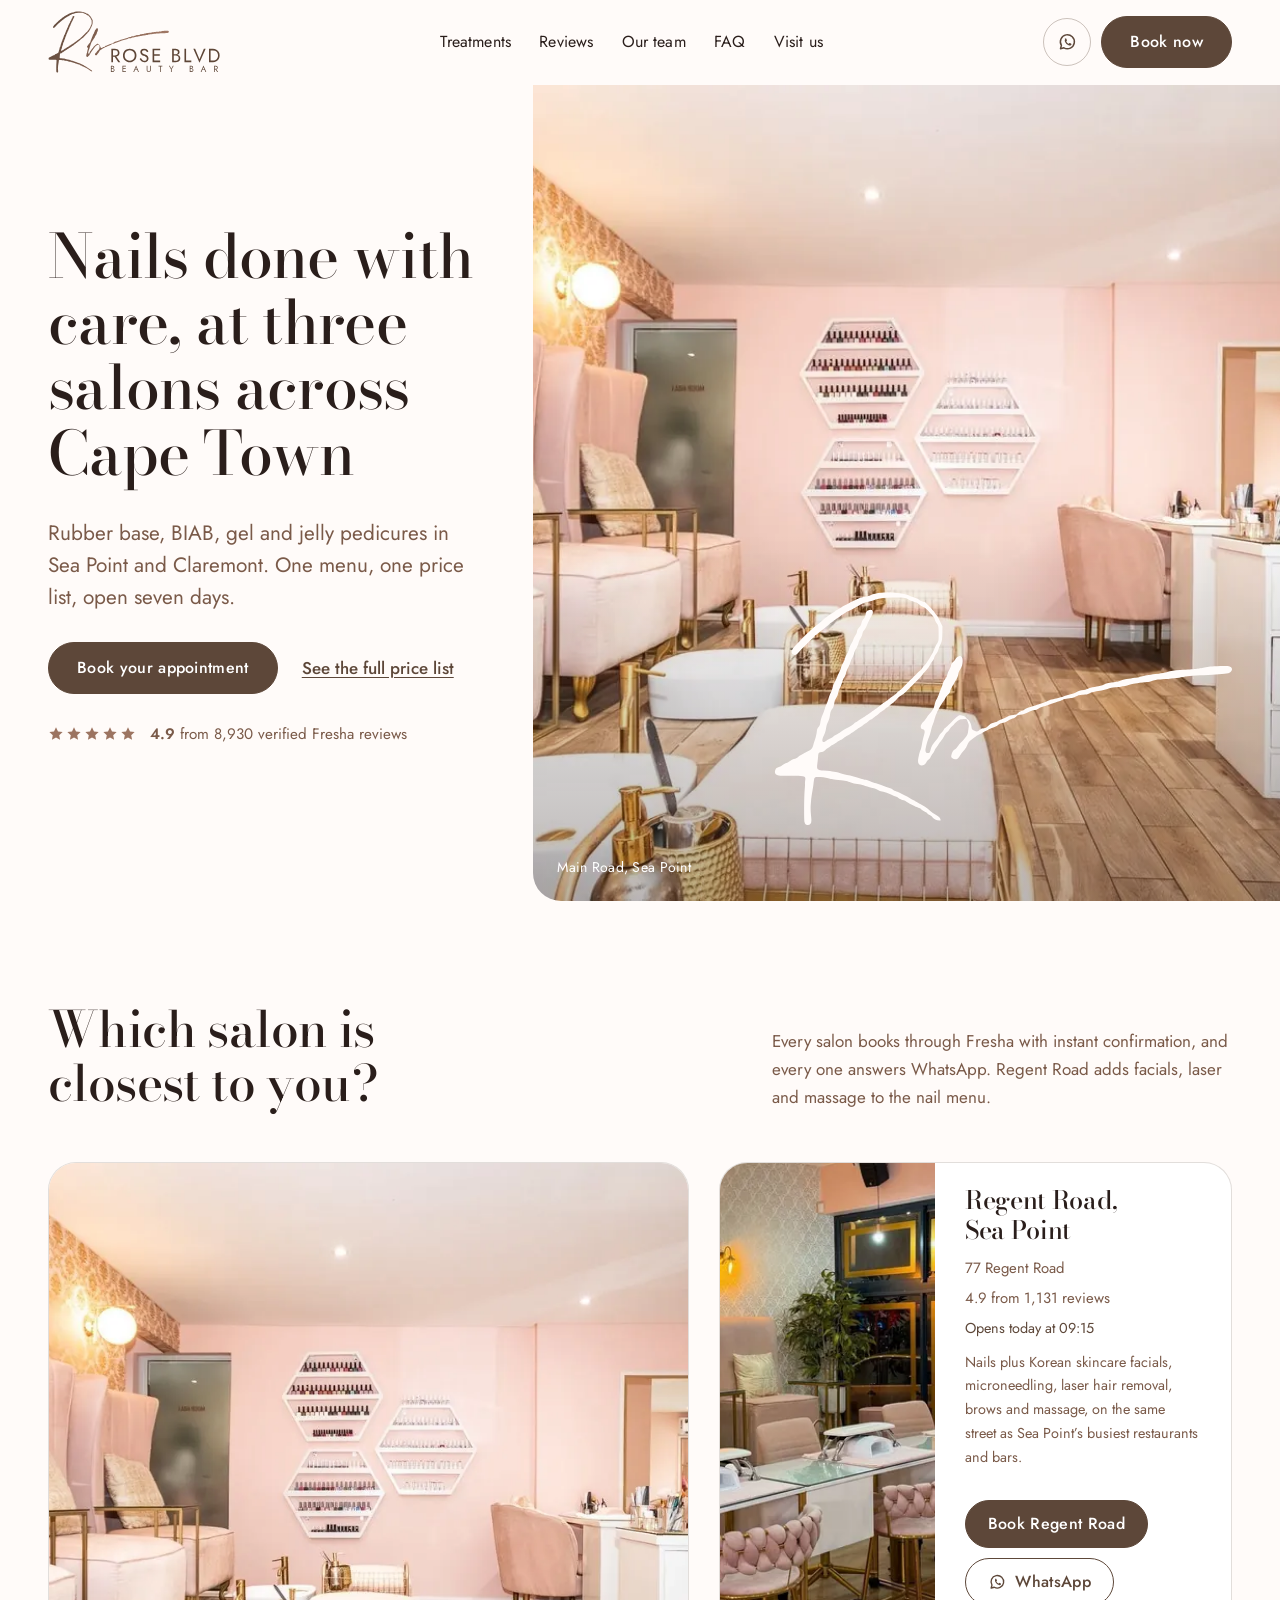
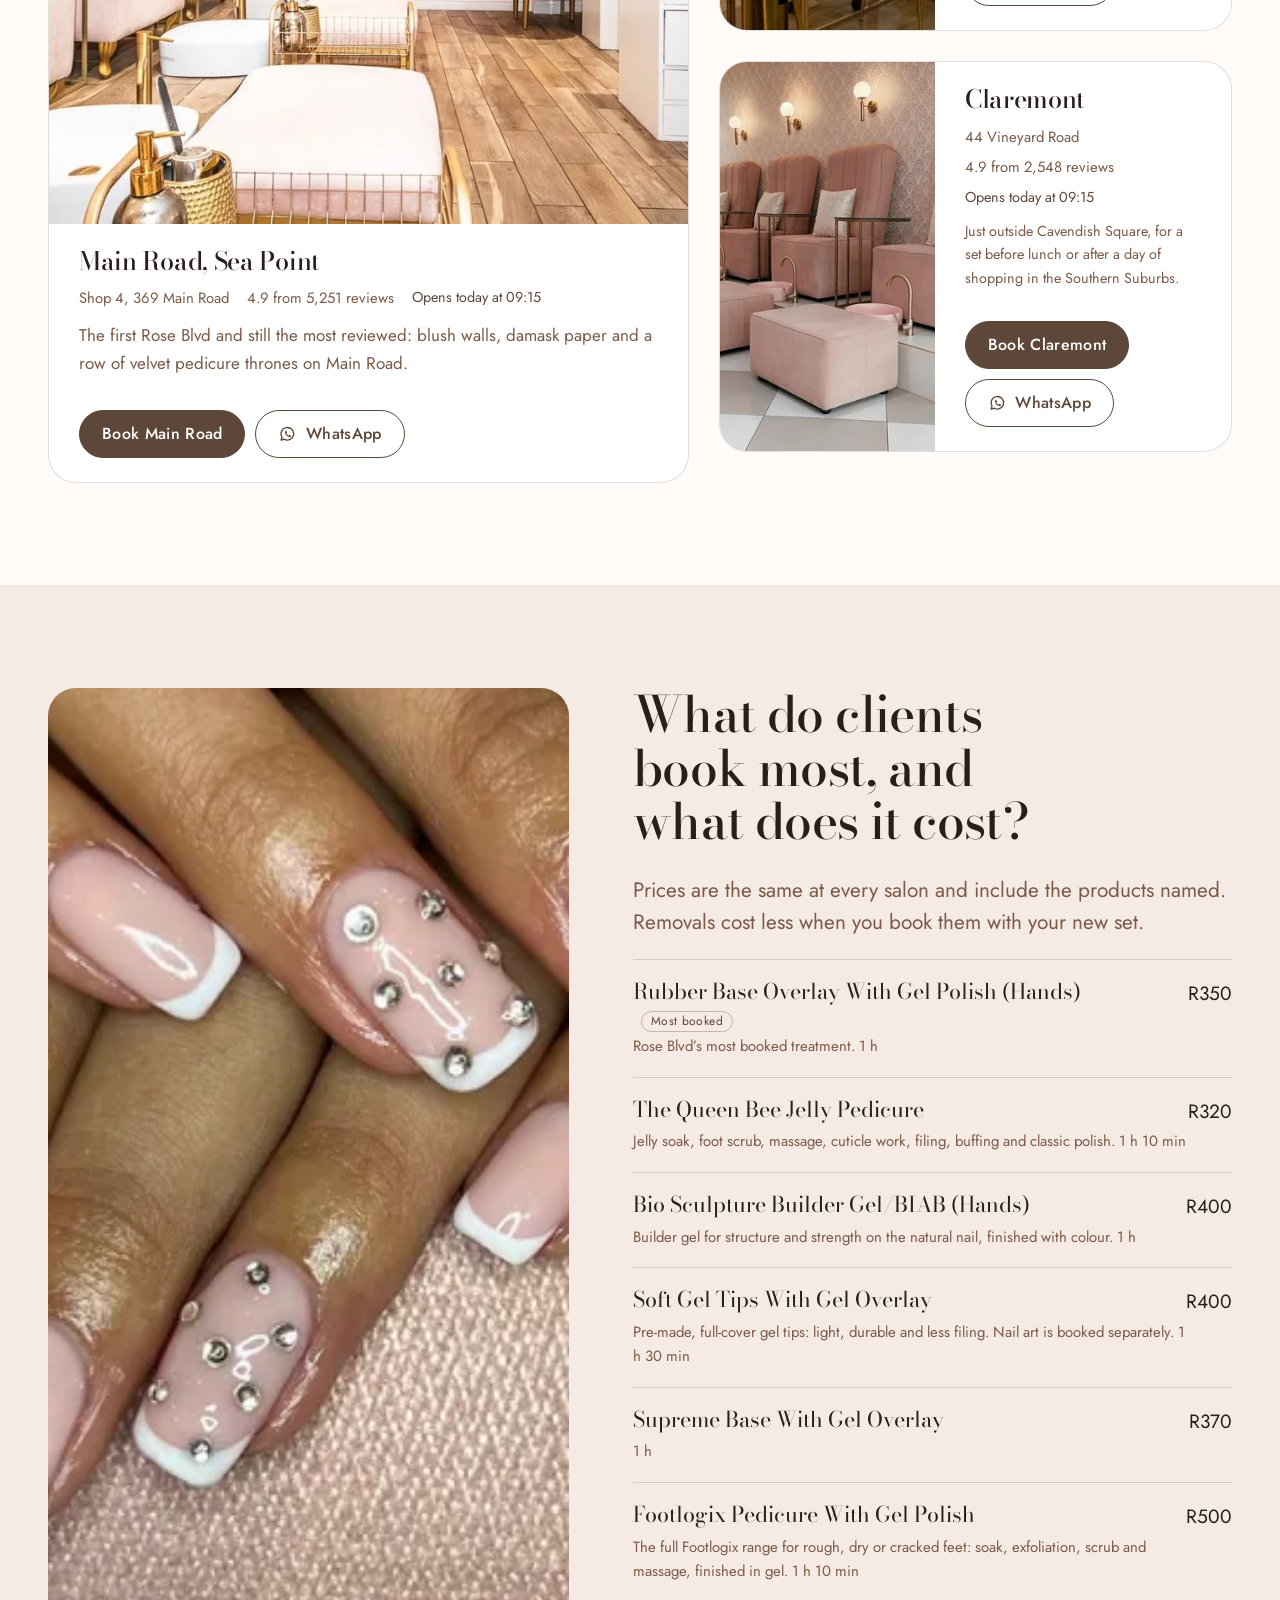
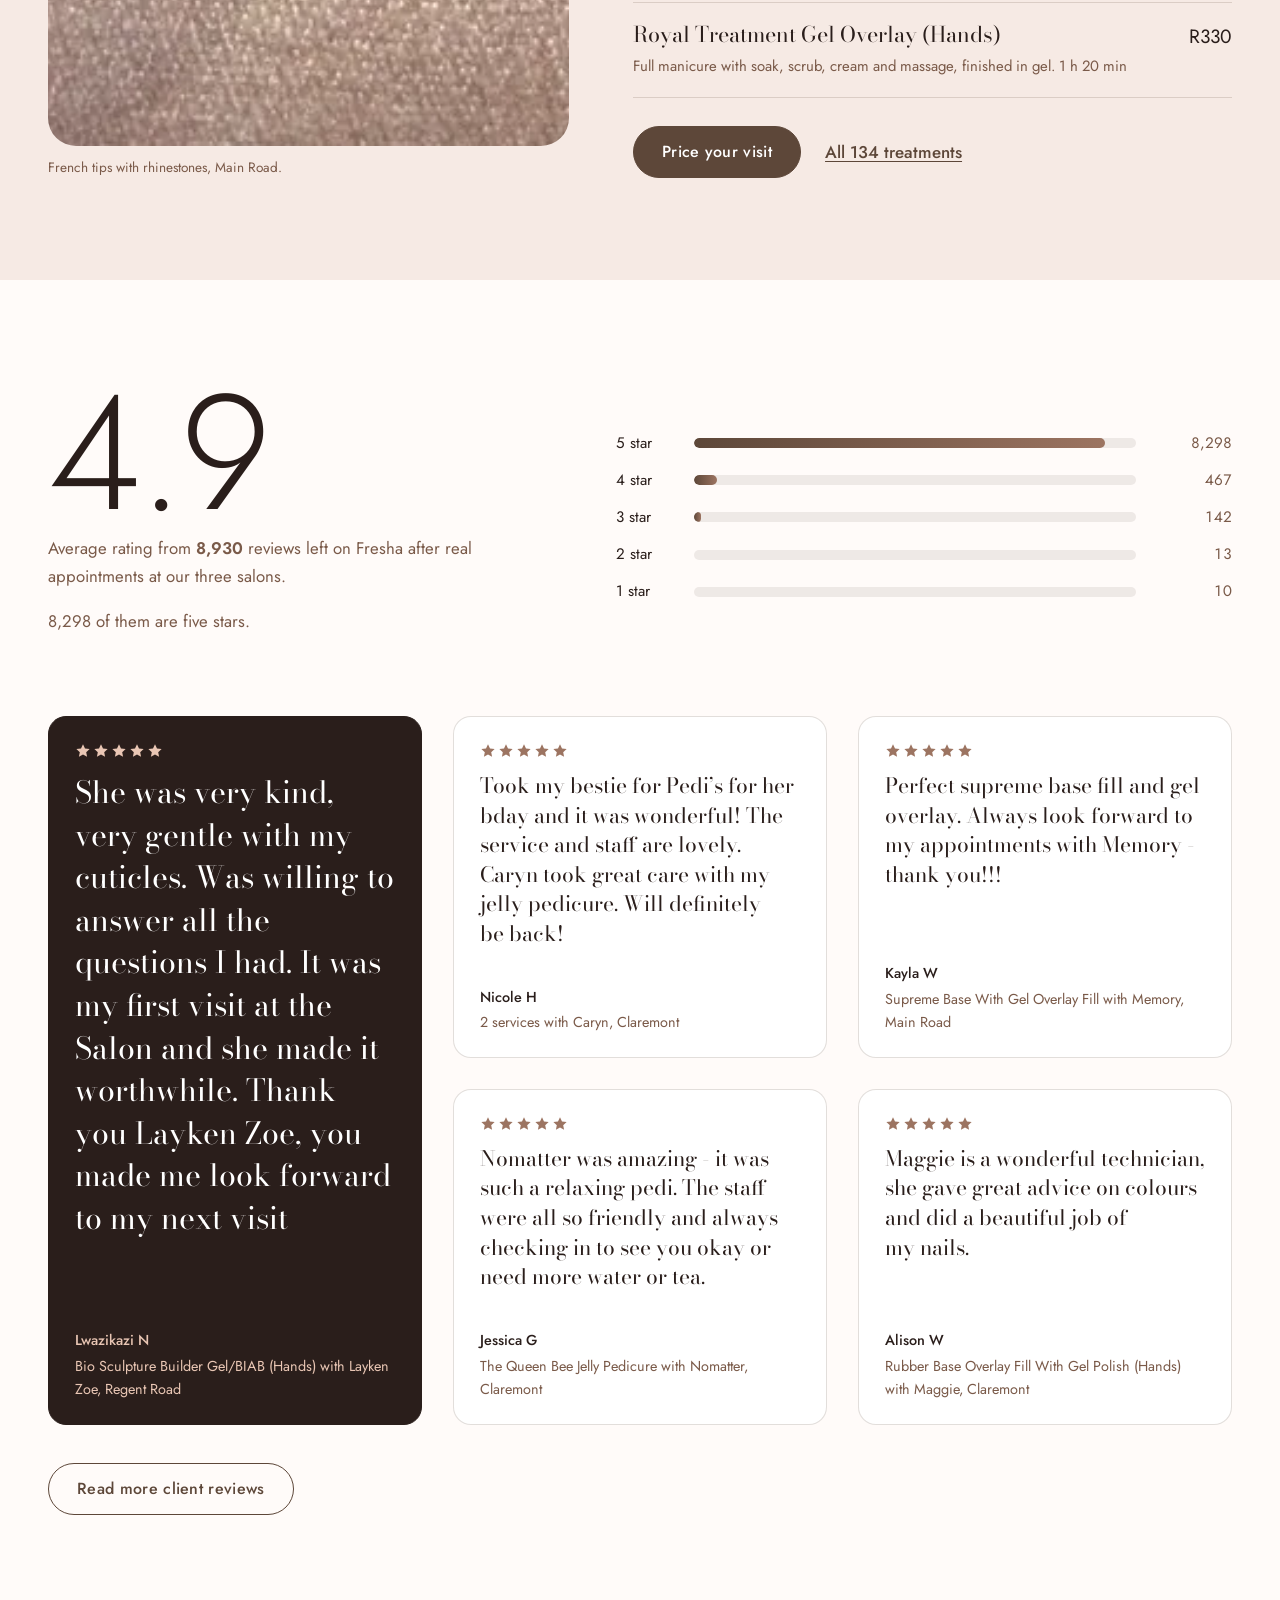
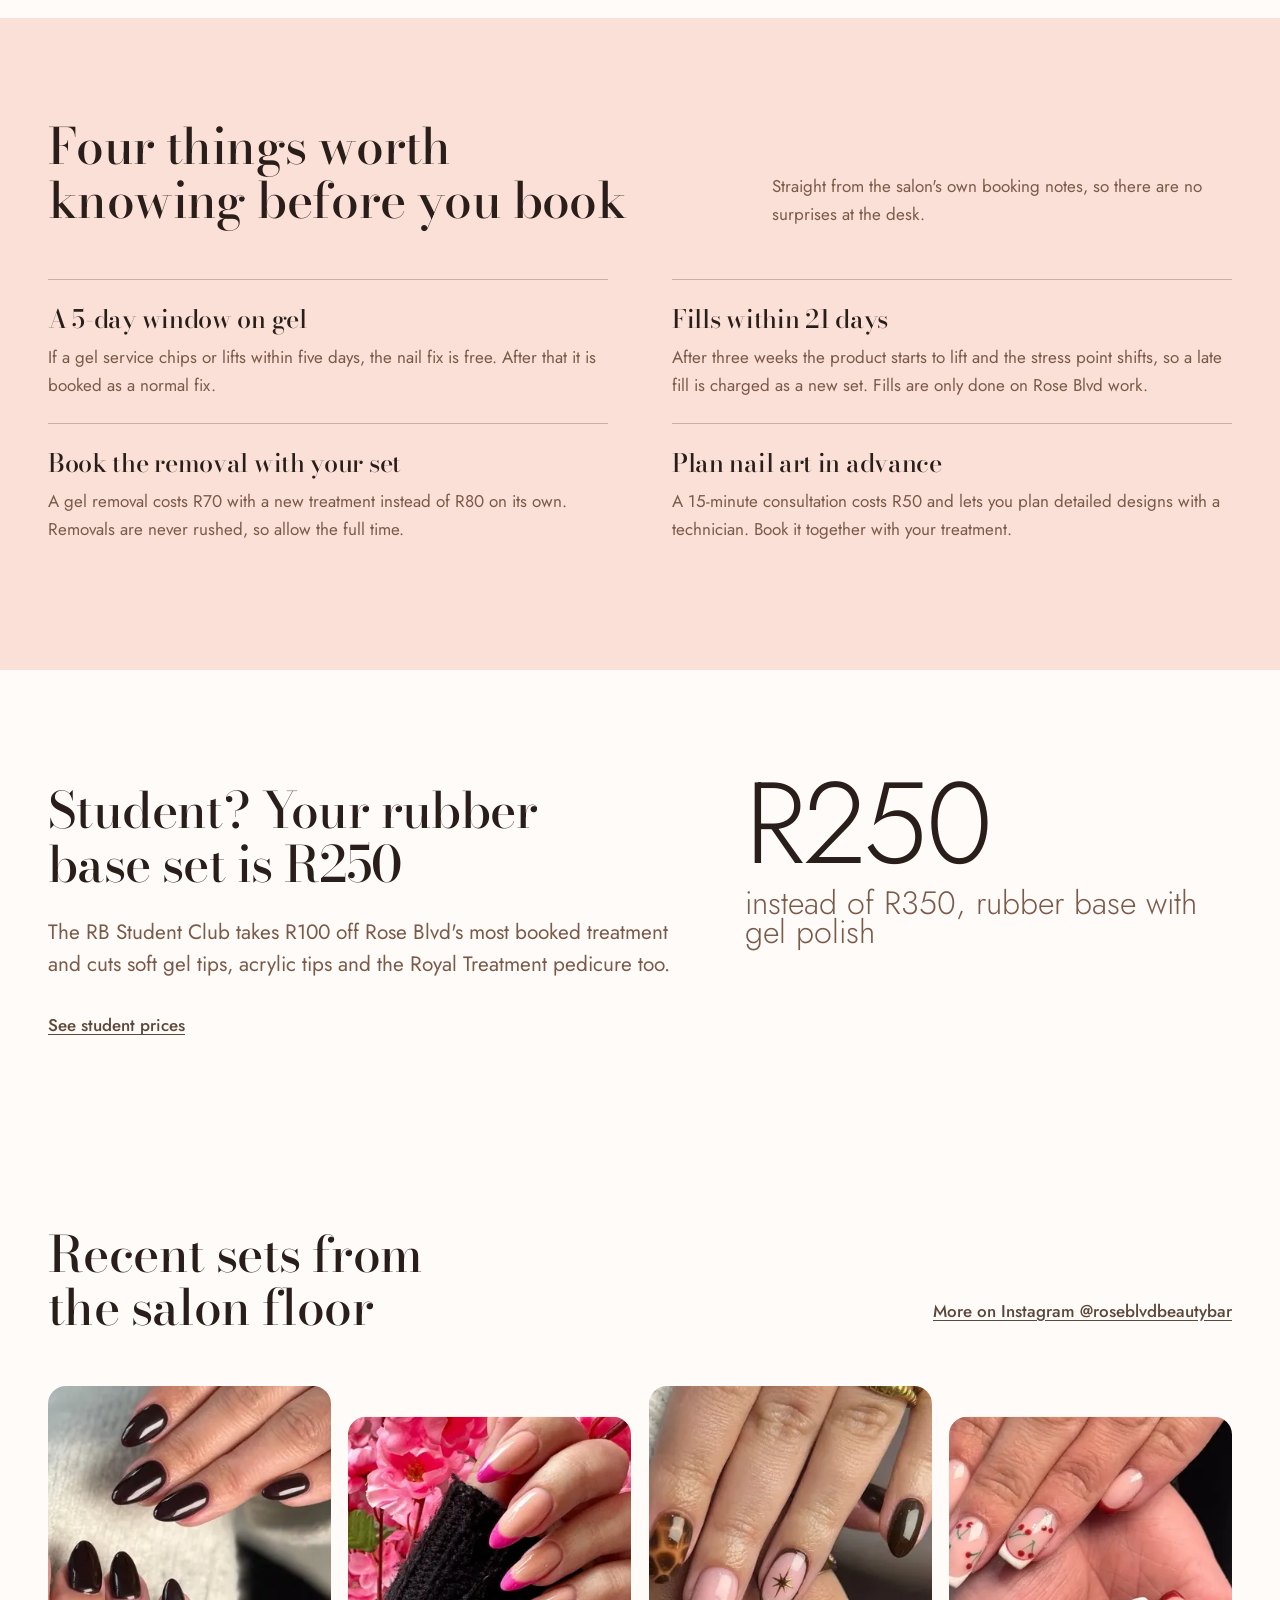
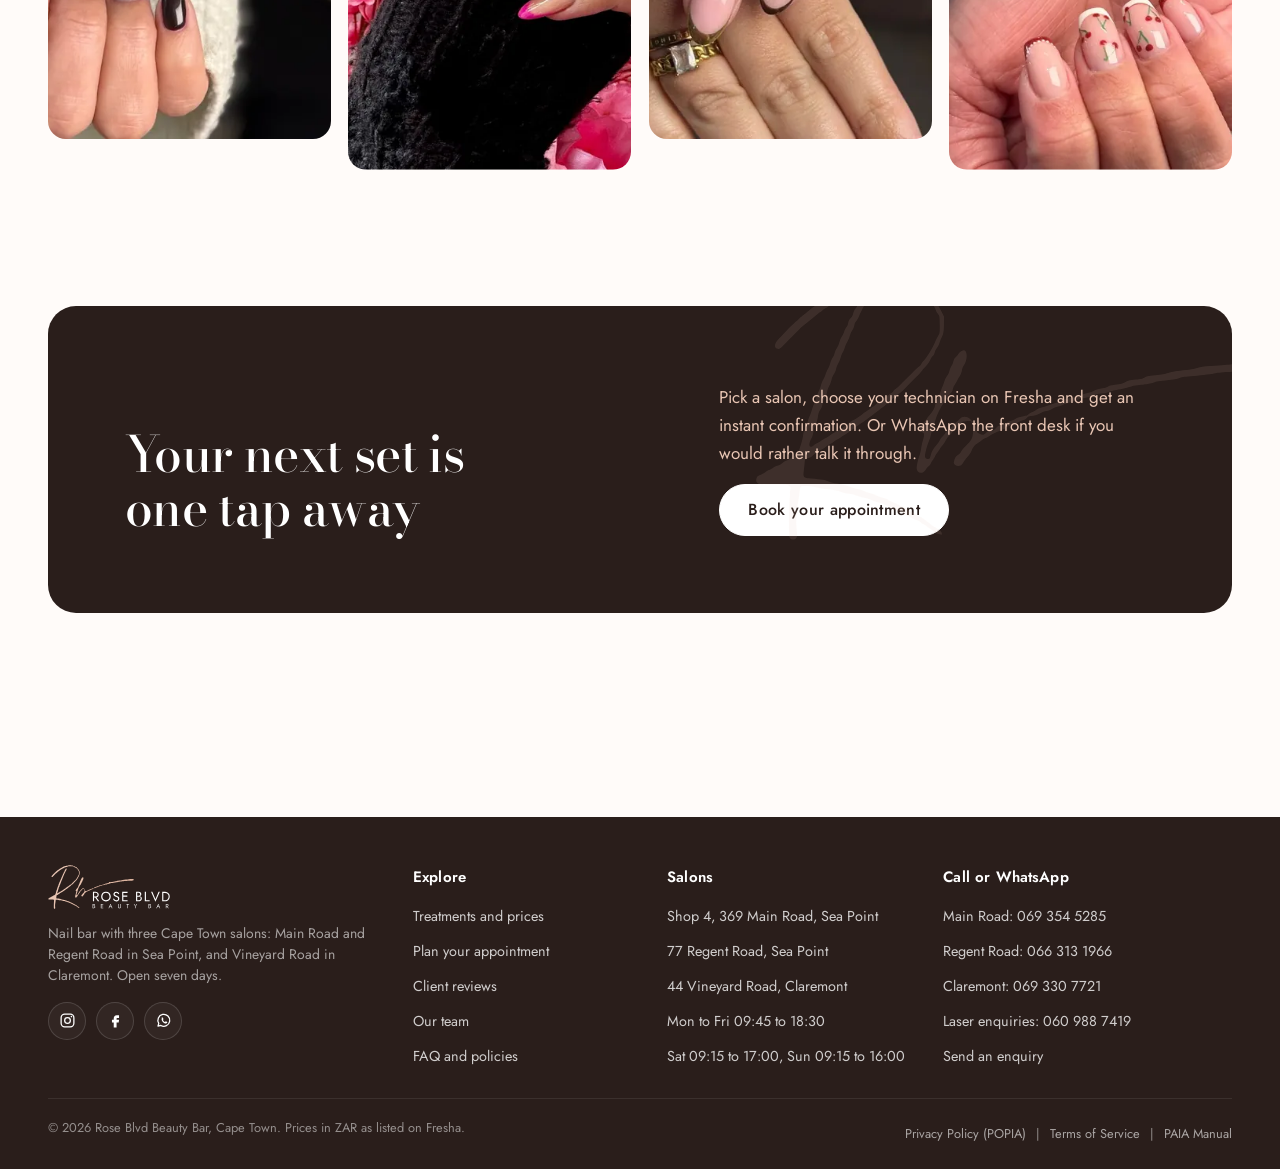
==== index.html @ 90b07cbc "Initial commit: Rose Blvd Beauty Bar production demo website" ====
<!doctype html>
<html lang="en-ZA">
<head>
<meta charset="utf-8">
<meta name="viewport" content="width=device-width, initial-scale=1, viewport-fit=cover">
<title>Rose Blvd Beauty Bar | Nail salon in Sea Point and Claremont, Cape Town</title>
<meta name="description" content="Gel, rubber base, BIAB and jelly pedicures at three Rose Blvd salons in Sea Point and Claremont. Rated 4.9 from 8,930 Fresha reviews. Open seven days.">
<meta name="theme-color" content="#FFFBF9">
<meta property="og:type" content="website">
<meta property="og:title" content="Rose Blvd Beauty Bar | Nail salon in Sea Point and Claremont, Cape Town">
<meta property="og:description" content="Gel, rubber base, BIAB and jelly pedicures at three Rose Blvd salons in Sea Point and Claremont. Rated 4.9 from 8,930 Fresha reviews. Open seven days.">
<meta property="og:image" content="assets/images/sea-point-pedicure-thrones.webp">
<meta property="og:locale" content="en_ZA">
<link rel="icon" type="image/png" href="assets/logos/favicon.png">
<link rel="icon" type="image/svg+xml" href="assets/logos/favicon.svg">
<link rel="apple-touch-icon" href="assets/logos/apple-touch-icon.png">
<link rel="manifest" href="site.webmanifest">
<link rel="preload" href="assets/fonts/bodoni-moda-latin.woff2" as="font" type="font/woff2" crossorigin>
<link rel="preload" href="assets/fonts/jost-latin.woff2" as="font" type="font/woff2" crossorigin>
<link rel="preload" as="image" href="assets/images/sea-point-pedicure-thrones.webp" fetchpriority="high">
<link rel="stylesheet" href="assets/css/site.css">
<script>document.documentElement.classList.add('js')</script>
<script type="application/ld+json">{"@context":"https://schema.org","@graph":[{"@type":"Organization","@id":"#organization","name":"Rose Blvd Beauty Bar","logo":"assets/logos/logo_header.png","sameAs":["https://www.instagram.com/roseblvdbeautybar/","https://www.facebook.com/p/Rose-Blvd-Beauty-Bar-100083415697375/","https://www.fresha.com/a/rose-blvd-beauty-bar-sea-point-cape-town-369-main-road-ybjlh2te","https://www.fresha.com/a/rose-blvd-beauty-bar-regent-road-cape-town-77-regent-road-aghb8du2","https://www.fresha.com/a/rose-blvd-beauty-bar-claremont-cape-town-44-vineyard-road-xi2avbh4"],"aggregateRating":{"@type":"AggregateRating","ratingValue":4.9,"bestRating":5,"ratingCount":8930}},{"@type":["NailSalon","HealthAndBeautyBusiness"],"@id":"#main","name":"Rose Blvd Beauty Bar Main Road","parentOrganization":{"@id":"#organization"},"telephone":"+27693545285","priceRange":"R20 to R1,350","currenciesAccepted":"ZAR","paymentAccepted":"Cash, Credit Card, Debit Card","image":"assets/images/sea-point-pedicure-thrones.webp","address":{"@type":"PostalAddress","streetAddress":"Shop 4, 369 Main Road","addressLocality":"Sea Point, Cape Town","addressRegion":"Western Cape","postalCode":"8060","addressCountry":"ZA"},"geo":{"@type":"GeoCoordinates","latitude":-33.917145,"longitude":18.38887},"hasMap":"https://maps.google.com/?q=Rose%20Blvd%20Beauty%20Bar%2C%20369%20Main%20Road%2C%20Sea%20Point%2C%20Cape%20Town","openingHoursSpecification":[{"@type":"OpeningHoursSpecification","dayOfWeek":["Monday","Tuesday","Wednesday","Thursday","Friday"],"opens":"09:45","closes":"18:30"},{"@type":"OpeningHoursSpecification","dayOfWeek":"Saturday","opens":"09:15","closes":"17:00"},{"@type":"OpeningHoursSpecification","dayOfWeek":"Sunday","opens":"09:15","closes":"16:00"}],"aggregateRating":{"@type":"AggregateRating","ratingValue":4.9,"bestRating":5,"ratingCount":5251},"sameAs":["https://www.fresha.com/a/rose-blvd-beauty-bar-sea-point-cape-town-369-main-road-ybjlh2te","https://www.instagram.com/roseblvdbeautybar/"]},{"@type":["NailSalon","HealthAndBeautyBusiness"],"@id":"#regent","name":"Rose Blvd Beauty Bar Regent Road","parentOrganization":{"@id":"#organization"},"telephone":"+27663131966","priceRange":"R20 to R1,350","currenciesAccepted":"ZAR","paymentAccepted":"Cash, Credit Card, Debit Card","image":"assets/images/regent-road-evening.webp","address":{"@type":"PostalAddress","streetAddress":"77 Regent Road","addressLocality":"Sea Point, Cape Town","addressRegion":"Western Cape","postalCode":"8005","addressCountry":"ZA"},"geo":{"@type":"GeoCoordinates","latitude":-33.921539,"longitude":18.382769},"hasMap":"https://maps.google.com/?q=Rose%20Blvd%20Beauty%20Bar%2C%2077%20Regent%20Road%2C%20Sea%20Point%2C%20Cape%20Town","openingHoursSpecification":[{"@type":"OpeningHoursSpecification","dayOfWeek":["Monday","Tuesday","Wednesday","Thursday","Friday"],"opens":"09:45","closes":"18:30"},{"@type":"OpeningHoursSpecification","dayOfWeek":"Saturday","opens":"09:15","closes":"17:00"},{"@type":"OpeningHoursSpecification","dayOfWeek":"Sunday","opens":"09:15","closes":"16:00"}],"aggregateRating":{"@type":"AggregateRating","ratingValue":4.9,"bestRating":5,"ratingCount":1131},"sameAs":["https://www.fresha.com/a/rose-blvd-beauty-bar-regent-road-cape-town-77-regent-road-aghb8du2","https://www.instagram.com/roseblvdbeautybar/"]},{"@type":["NailSalon","HealthAndBeautyBusiness"],"@id":"#claremont","name":"Rose Blvd Beauty Bar Claremont","parentOrganization":{"@id":"#organization"},"telephone":"+27693307721","priceRange":"R20 to R1,350","currenciesAccepted":"ZAR","paymentAccepted":"Cash, Credit Card, Debit Card","image":"assets/images/claremont-pedicure-row.webp","address":{"@type":"PostalAddress","streetAddress":"44 Vineyard Road","addressLocality":"Claremont, Cape Town","addressRegion":"Western Cape","postalCode":"7708","addressCountry":"ZA"},"geo":{"@type":"GeoCoordinates","latitude":-33.9795,"longitude":18.462835},"hasMap":"https://maps.google.com/?q=Rose%20Blvd%20Beauty%20Bar%2C%2044%20Vineyard%20Road%2C%20Claremont%2C%20Cape%20Town","openingHoursSpecification":[{"@type":"OpeningHoursSpecification","dayOfWeek":["Monday","Tuesday","Wednesday","Thursday","Friday"],"opens":"09:45","closes":"18:30"},{"@type":"OpeningHoursSpecification","dayOfWeek":"Saturday","opens":"09:15","closes":"17:00"},{"@type":"OpeningHoursSpecification","dayOfWeek":"Sunday","opens":"09:15","closes":"16:00"}],"aggregateRating":{"@type":"AggregateRating","ratingValue":4.9,"bestRating":5,"ratingCount":2548},"sameAs":["https://www.fresha.com/a/rose-blvd-beauty-bar-claremont-cape-town-44-vineyard-road-xi2avbh4","https://www.instagram.com/roseblvdbeautybar/"]},{"@type":"WebPage","@id":"#webpage","name":"Rose Blvd Beauty Bar","about":{"@id":"#organization"}}]}</script>
</head>
<body data-page="index">
<a class="skip" href="#main">Skip to content</a>
<header class="site-header">
  <div class="wrap-wide nav">
    <a class="brand" href="index.html" aria-label="Rose Blvd Beauty Bar home"><img src="assets/logos/logo-header.svg" alt="Rose Blvd Beauty Bar" width="156" height="56"></a>
    <nav aria-label="Main"><ul class="nav-links"><li><a href="treatments.html">Treatments</a></li><li><a href="reviews.html">Reviews</a></li><li><a href="team.html">Our team</a></li><li><a href="faq.html">FAQ</a></li><li><a href="contact.html">Visit us</a></li></ul></nav>
    <div class="nav-cta">
      <button class="icon-btn wa-desktop" type="button" data-book aria-label="Call or WhatsApp a salon"><svg viewBox="0 0 24 24" fill="none" stroke="currentColor" stroke-width="1.8" stroke-linejoin="round" aria-hidden="true"><path d="M4.2 20l1.1-3.9A8.4 8.4 0 1 1 8.3 19z"/><path d="M9.2 8.4c.3-.6.6-.6.9-.6h.6c.2 0 .4.1.5.4l.7 1.6c.1.2 0 .5-.1.7l-.5.6c-.1.1-.2.3 0 .5.6 1 1.4 1.8 2.5 2.4.2.1.4.1.5 0l.6-.7c.2-.2.4-.2.6-.1l1.6.8c.2.1.4.3.3.6-.1.9-.9 1.6-1.8 1.6-2.9-.1-6.2-3.3-6.3-6.1 0-.6.2-1.2.5-1.7z" fill="currentColor" stroke="none"/></svg></button>
      <a class="btn" href="contact.html#salons" data-book>Book now</a>
      <button class="icon-btn menu-toggle" type="button" aria-label="Open menu" aria-controls="drawer" aria-expanded="false" data-drawer-open><svg viewBox="0 0 24 24" fill="none" stroke="currentColor" stroke-width="1.8" stroke-linecap="round" aria-hidden="true"><path d="M4 7h16M4 12h16M4 17h10"/></svg></button>
    </div>
  </div>
</header>
<div class="drawer" id="drawer" aria-hidden="true">
  <div class="drawer-scrim" data-drawer-close></div>
  <div class="drawer-panel" role="dialog" aria-modal="true" aria-label="Menu">
    <div class="drawer-head"><img src="assets/logos/logo-header.svg" alt="Rose Blvd Beauty Bar" width="122" height="44"><button class="icon-btn" type="button" aria-label="Close menu" data-drawer-close><svg viewBox="0 0 24 24" fill="none" stroke="currentColor" stroke-width="1.8" stroke-linecap="round" aria-hidden="true"><path d="M6 6l12 12M18 6L6 18"/></svg></button></div>
    <nav aria-label="Mobile"><ul><li><a href="index.html" aria-current="page">Home</a></li><li><a href="treatments.html">Treatments</a></li><li><a href="reviews.html">Reviews</a></li><li><a href="team.html">Our team</a></li><li><a href="faq.html">FAQ</a></li><li><a href="contact.html">Visit us</a></li></ul></nav>
    <a class="btn" href="contact.html#salons" data-book>Book now</a>
    <div class="drawer-contact">
      <a href="tel:+27693545285"><span>Main Road</span><span>069 354 5285</span></a><a href="tel:+27663131966"><span>Regent Road</span><span>066 313 1966</span></a><a href="tel:+27693307721"><span>Claremont</span><span>069 330 7721</span></a>
    </div>
  </div>
</div>
<main id="main">
  <section class="hero" aria-labelledby="hero-h">
    <div class="hero-copy">
      <h1 id="hero-h">Nails done with care, at three salons across Cape Town</h1>
      <p class="lede">Rubber base, BIAB, gel and jelly pedicures in Sea Point and Claremont. One menu, one price list, open seven days.</p>
      <div class="cta-row">
        <a class="btn" href="contact.html#salons" data-book>Book your appointment</a>
        <a class="link-arrow" href="treatments.html">See the full price list</a>
      </div>
      <p class="hero-proof"><span class="stars" role="img" aria-label="Rated 4.9 out of 5"><svg viewBox="0 0 20 20" fill="currentColor" aria-hidden="true"><path d="M10 1.6l2.5 5.3 5.8.7-4.3 4 1.1 5.7L10 14.5l-5.1 2.8 1.1-5.7-4.3-4 5.8-.7z"/></svg><svg viewBox="0 0 20 20" fill="currentColor" aria-hidden="true"><path d="M10 1.6l2.5 5.3 5.8.7-4.3 4 1.1 5.7L10 14.5l-5.1 2.8 1.1-5.7-4.3-4 5.8-.7z"/></svg><svg viewBox="0 0 20 20" fill="currentColor" aria-hidden="true"><path d="M10 1.6l2.5 5.3 5.8.7-4.3 4 1.1 5.7L10 14.5l-5.1 2.8 1.1-5.7-4.3-4 5.8-.7z"/></svg><svg viewBox="0 0 20 20" fill="currentColor" aria-hidden="true"><path d="M10 1.6l2.5 5.3 5.8.7-4.3 4 1.1 5.7L10 14.5l-5.1 2.8 1.1-5.7-4.3-4 5.8-.7z"/></svg><svg viewBox="0 0 20 20" fill="currentColor" aria-hidden="true"><path d="M10 1.6l2.5 5.3 5.8.7-4.3 4 1.1 5.7L10 14.5l-5.1 2.8 1.1-5.7-4.3-4 5.8-.7z"/></svg></span><span><strong>4.9</strong> from 8,930 verified Fresha reviews</span></p>
    </div>
    <div class="hero-media">
      <img src="assets/images/sea-point-pedicure-thrones.webp" srcset="assets/images/sea-point-pedicure-thrones-800.webp 800w, assets/images/sea-point-pedicure-thrones.webp 1398w" sizes="(max-width: 900px) 100vw, 60vw" alt="Blush velvet pedicure thrones under gold wall lights at Rose Blvd Main Road, Sea Point" width="1398" height="786" fetchpriority="high">
      <span class="hero-swash" aria-hidden="true"></span>
      <span class="hero-tag">Main Road, Sea Point</span>
    </div>
  </section>

  <section class="section" aria-labelledby="salons-h">
    <div class="wrap">
      <div class="head-row">
        <h2 id="salons-h">Which salon is closest to you?</h2>
        <p class="muted">Every salon books through Fresha with instant confirmation, and every one answers WhatsApp. Regent Road adds facials, laser and massage to the nail menu.</p>
      </div>
      <div class="branches">
        
      <article class="branch branch-main" id="branch-main">
        <figure><img src="assets/images/sea-point-pedicure-thrones.webp" srcset="assets/images/sea-point-pedicure-thrones-800.webp 800w, assets/images/sea-point-pedicure-thrones.webp 1398w" sizes="(max-width: 980px) 100vw, 55vw" alt="Inside Rose Blvd Main Road" width="1398" height="786" loading="lazy" decoding="async"></figure>
        <div class="branch-body">
          <h3>Main Road, Sea Point</h3>
          <div class="branch-meta"><span>Shop 4, 369 Main Road</span><span>4.9 from 5,251 reviews</span><span class="open-status" data-open-status></span></div>
          <p class="muted">The first Rose Blvd and still the most reviewed: blush walls, damask paper and a row of velvet pedicure thrones on Main Road.</p>
          <div class="branch-actions">
            <a class="btn" href="https://www.fresha.com/a/rose-blvd-beauty-bar-sea-point-cape-town-369-main-road-ybjlh2te" target="_blank" rel="noopener">Book Main Road</a>
            <a class="btn btn-ghost" href="https://wa.me/27693545285" target="_blank" rel="noopener"><svg viewBox="0 0 24 24" fill="none" stroke="currentColor" stroke-width="1.8" stroke-linejoin="round" aria-hidden="true"><path d="M4.2 20l1.1-3.9A8.4 8.4 0 1 1 8.3 19z"/><path d="M9.2 8.4c.3-.6.6-.6.9-.6h.6c.2 0 .4.1.5.4l.7 1.6c.1.2 0 .5-.1.7l-.5.6c-.1.1-.2.3 0 .5.6 1 1.4 1.8 2.5 2.4.2.1.4.1.5 0l.6-.7c.2-.2.4-.2.6-.1l1.6.8c.2.1.4.3.3.6-.1.9-.9 1.6-1.8 1.6-2.9-.1-6.2-3.3-6.3-6.1 0-.6.2-1.2.5-1.7z" fill="currentColor" stroke="none"/></svg>WhatsApp</a>
          </div>
        </div>
      </article>
        <div class="branch-side">
          
      <article class="branch" id="branch-regent">
        <figure><img src="assets/images/regent-road-evening.webp" srcset="assets/images/regent-road-evening-800.webp 800w, assets/images/regent-road-evening.webp 1398w" sizes="(max-width: 980px) 100vw, 20vw" alt="Inside Rose Blvd Regent Road" width="1398" height="786" loading="lazy" decoding="async"></figure>
        <div class="branch-body">
          <h3>Regent Road, Sea Point</h3>
          <div class="branch-meta"><span>77 Regent Road</span><span>4.9 from 1,131 reviews</span><span class="open-status" data-open-status></span></div>
          <p class="muted small">Nails plus Korean skincare facials, microneedling, laser hair removal, brows and massage, on the same street as Sea Point’s busiest restaurants and bars.</p>
          <div class="branch-actions">
            <a class="btn" href="https://www.fresha.com/a/rose-blvd-beauty-bar-regent-road-cape-town-77-regent-road-aghb8du2" target="_blank" rel="noopener">Book Regent Road</a>
            <a class="btn btn-ghost" href="https://wa.me/27663131966" target="_blank" rel="noopener"><svg viewBox="0 0 24 24" fill="none" stroke="currentColor" stroke-width="1.8" stroke-linejoin="round" aria-hidden="true"><path d="M4.2 20l1.1-3.9A8.4 8.4 0 1 1 8.3 19z"/><path d="M9.2 8.4c.3-.6.6-.6.9-.6h.6c.2 0 .4.1.5.4l.7 1.6c.1.2 0 .5-.1.7l-.5.6c-.1.1-.2.3 0 .5.6 1 1.4 1.8 2.5 2.4.2.1.4.1.5 0l.6-.7c.2-.2.4-.2.6-.1l1.6.8c.2.1.4.3.3.6-.1.9-.9 1.6-1.8 1.6-2.9-.1-6.2-3.3-6.3-6.1 0-.6.2-1.2.5-1.7z" fill="currentColor" stroke="none"/></svg>WhatsApp</a>
          </div>
        </div>
      </article>
          
      <article class="branch" id="branch-claremont">
        <figure><img src="assets/images/claremont-pedicure-row.webp" srcset="assets/images/claremont-pedicure-row-800.webp 800w, assets/images/claremont-pedicure-row.webp 1398w" sizes="(max-width: 980px) 100vw, 20vw" alt="Inside Rose Blvd Claremont" width="1398" height="786" loading="lazy" decoding="async"></figure>
        <div class="branch-body">
          <h3>Claremont</h3>
          <div class="branch-meta"><span>44 Vineyard Road</span><span>4.9 from 2,548 reviews</span><span class="open-status" data-open-status></span></div>
          <p class="muted small">Just outside Cavendish Square, for a set before lunch or after a day of shopping in the Southern Suburbs.</p>
          <div class="branch-actions">
            <a class="btn" href="https://www.fresha.com/a/rose-blvd-beauty-bar-claremont-cape-town-44-vineyard-road-xi2avbh4" target="_blank" rel="noopener">Book Claremont</a>
            <a class="btn btn-ghost" href="https://wa.me/27693307721" target="_blank" rel="noopener"><svg viewBox="0 0 24 24" fill="none" stroke="currentColor" stroke-width="1.8" stroke-linejoin="round" aria-hidden="true"><path d="M4.2 20l1.1-3.9A8.4 8.4 0 1 1 8.3 19z"/><path d="M9.2 8.4c.3-.6.6-.6.9-.6h.6c.2 0 .4.1.5.4l.7 1.6c.1.2 0 .5-.1.7l-.5.6c-.1.1-.2.3 0 .5.6 1 1.4 1.8 2.5 2.4.2.1.4.1.5 0l.6-.7c.2-.2.4-.2.6-.1l1.6.8c.2.1.4.3.3.6-.1.9-.9 1.6-1.8 1.6-2.9-.1-6.2-3.3-6.3-6.1 0-.6.2-1.2.5-1.7z" fill="currentColor" stroke="none"/></svg>WhatsApp</a>
          </div>
        </div>
      </article>
        </div>
      </div>
    </div>
  </section>

  <section class="section band-soft" aria-labelledby="menu-h">
    <div class="wrap menu-split">
      <figure>
        <img src="assets/images/french-tips-rhinestones.webp" srcset="assets/images/french-tips-rhinestones-800.webp 800w, assets/images/french-tips-rhinestones.webp 1398w" sizes="(max-width: 900px) 100vw, 45vw" alt="Short square French tips with rhinestone details done at Rose Blvd" width="1398" height="786" loading="lazy" decoding="async">
        <figcaption>French tips with rhinestones, Main Road.</figcaption>
      </figure>
      <div>
        <h2 id="menu-h">What do clients book most, and what does it cost?</h2>
        <p class="lede">Prices are the same at every salon and include the products named. Removals cost less when you book them with your new set.</p>
        <ul class="price-list">
          <li class="price-row"><span class="price-name">Rubber Base Overlay With Gel Polish (Hands)<span class="tag">Most booked</span></span><span class="price-amt">R350</span><p class="price-note">Rose Blvd’s most booked treatment. 1 h</p></li><li class="price-row"><span class="price-name">The Queen Bee Jelly Pedicure</span><span class="price-amt">R320</span><p class="price-note">Jelly soak, foot scrub, massage, cuticle work, filing, buffing and classic polish. 1 h 10 min</p></li><li class="price-row"><span class="price-name">Bio Sculpture Builder Gel/BIAB (Hands)</span><span class="price-amt">R400</span><p class="price-note">Builder gel for structure and strength on the natural nail, finished with colour. 1 h</p></li><li class="price-row"><span class="price-name">Soft Gel Tips With Gel Overlay</span><span class="price-amt">R400</span><p class="price-note">Pre-made, full-cover gel tips: light, durable and less filing. Nail art is booked separately. 1 h 30 min</p></li><li class="price-row"><span class="price-name">Supreme Base With Gel Overlay</span><span class="price-amt">R370</span><p class="price-note">1 h</p></li><li class="price-row"><span class="price-name">Footlogix Pedicure With Gel Polish</span><span class="price-amt">R500</span><p class="price-note">The full Footlogix range for rough, dry or cracked feet: soak, exfoliation, scrub and massage, finished in gel. 1 h 10 min</p></li><li class="price-row"><span class="price-name">Royal Treatment Gel Overlay (Hands)</span><span class="price-amt">R330</span><p class="price-note">Full manicure with soak, scrub, cream and massage, finished in gel. 1 h 20 min</p></li>
        </ul>
        <div class="cta-row" style="margin-top:28px">
          <a class="btn" href="treatments.html#planner">Price your visit</a>
          <a class="link-arrow" href="treatments.html">All 134 treatments</a>
        </div>
      </div>
    </div>
  </section>

  <section class="section" aria-labelledby="rev-h">
    <div class="wrap">
      <div class="ledger" data-reveal>
        <div>
          <h2 id="rev-h" class="visually-hidden">What do clients say about Rose Blvd?</h2>
          <div class="score" aria-hidden="true">4.9</div>
          <p class="score-sub">Average rating from <strong>8,930</strong> reviews left on Fresha after real appointments at our three salons.</p>
          <p class="score-sub">8,298 of them are five stars.</p>
        </div>
        <div><ul class="dist"><li><span>5 star</span><span class="bar" aria-hidden="true"><span style="--w:92.92%"></span></span><span class="n">8,298</span></li><li><span>4 star</span><span class="bar" aria-hidden="true"><span style="--w:5.23%"></span></span><span class="n">467</span></li><li><span>3 star</span><span class="bar" aria-hidden="true"><span style="--w:1.59%"></span></span><span class="n">142</span></li><li><span>2 star</span><span class="bar" aria-hidden="true"><span style="--w:0.15%"></span></span><span class="n">13</span></li><li><span>1 star</span><span class="bar" aria-hidden="true"><span style="--w:0.11%"></span></span><span class="n">10</span></li></ul></div>
      </div>
      <div class="quote-wall quote-wall-home" style="margin-top:clamp(40px,5vw,72px)">
        
        <figure class="quote big">
          <span class="stars" role="img" aria-label="5 out of 5 stars"><svg viewBox="0 0 20 20" fill="currentColor" aria-hidden="true"><path d="M10 1.6l2.5 5.3 5.8.7-4.3 4 1.1 5.7L10 14.5l-5.1 2.8 1.1-5.7-4.3-4 5.8-.7z"/></svg><svg viewBox="0 0 20 20" fill="currentColor" aria-hidden="true"><path d="M10 1.6l2.5 5.3 5.8.7-4.3 4 1.1 5.7L10 14.5l-5.1 2.8 1.1-5.7-4.3-4 5.8-.7z"/></svg><svg viewBox="0 0 20 20" fill="currentColor" aria-hidden="true"><path d="M10 1.6l2.5 5.3 5.8.7-4.3 4 1.1 5.7L10 14.5l-5.1 2.8 1.1-5.7-4.3-4 5.8-.7z"/></svg><svg viewBox="0 0 20 20" fill="currentColor" aria-hidden="true"><path d="M10 1.6l2.5 5.3 5.8.7-4.3 4 1.1 5.7L10 14.5l-5.1 2.8 1.1-5.7-4.3-4 5.8-.7z"/></svg><svg viewBox="0 0 20 20" fill="currentColor" aria-hidden="true"><path d="M10 1.6l2.5 5.3 5.8.7-4.3 4 1.1 5.7L10 14.5l-5.1 2.8 1.1-5.7-4.3-4 5.8-.7z"/></svg></span>
          
          <blockquote><p>She was very kind, very gentle with my cuticles. Was willing to answer all the questions I had. It was my first visit at the Salon and she made it worthwhile. Thank you Layken Zoe, you made me look forward to my next visit</p></blockquote>
          <figcaption><strong>Lwazikazi N</strong><span>Bio Sculpture Builder Gel/BIAB (Hands) with Layken Zoe, Regent Road</span></figcaption>
        </figure>
        
        <figure class="quote">
          <span class="stars" role="img" aria-label="5 out of 5 stars"><svg viewBox="0 0 20 20" fill="currentColor" aria-hidden="true"><path d="M10 1.6l2.5 5.3 5.8.7-4.3 4 1.1 5.7L10 14.5l-5.1 2.8 1.1-5.7-4.3-4 5.8-.7z"/></svg><svg viewBox="0 0 20 20" fill="currentColor" aria-hidden="true"><path d="M10 1.6l2.5 5.3 5.8.7-4.3 4 1.1 5.7L10 14.5l-5.1 2.8 1.1-5.7-4.3-4 5.8-.7z"/></svg><svg viewBox="0 0 20 20" fill="currentColor" aria-hidden="true"><path d="M10 1.6l2.5 5.3 5.8.7-4.3 4 1.1 5.7L10 14.5l-5.1 2.8 1.1-5.7-4.3-4 5.8-.7z"/></svg><svg viewBox="0 0 20 20" fill="currentColor" aria-hidden="true"><path d="M10 1.6l2.5 5.3 5.8.7-4.3 4 1.1 5.7L10 14.5l-5.1 2.8 1.1-5.7-4.3-4 5.8-.7z"/></svg><svg viewBox="0 0 20 20" fill="currentColor" aria-hidden="true"><path d="M10 1.6l2.5 5.3 5.8.7-4.3 4 1.1 5.7L10 14.5l-5.1 2.8 1.1-5.7-4.3-4 5.8-.7z"/></svg></span>
          
          <blockquote><p>Took my bestie for Pedi’s for her bday and it was wonderful! The service and staff are lovely. Caryn took great care with my jelly pedicure. Will definitely be back!</p></blockquote>
          <figcaption><strong>Nicole H</strong><span>2 services with Caryn, Claremont</span></figcaption>
        </figure>
        <figure class="quote">
          <span class="stars" role="img" aria-label="5 out of 5 stars"><svg viewBox="0 0 20 20" fill="currentColor" aria-hidden="true"><path d="M10 1.6l2.5 5.3 5.8.7-4.3 4 1.1 5.7L10 14.5l-5.1 2.8 1.1-5.7-4.3-4 5.8-.7z"/></svg><svg viewBox="0 0 20 20" fill="currentColor" aria-hidden="true"><path d="M10 1.6l2.5 5.3 5.8.7-4.3 4 1.1 5.7L10 14.5l-5.1 2.8 1.1-5.7-4.3-4 5.8-.7z"/></svg><svg viewBox="0 0 20 20" fill="currentColor" aria-hidden="true"><path d="M10 1.6l2.5 5.3 5.8.7-4.3 4 1.1 5.7L10 14.5l-5.1 2.8 1.1-5.7-4.3-4 5.8-.7z"/></svg><svg viewBox="0 0 20 20" fill="currentColor" aria-hidden="true"><path d="M10 1.6l2.5 5.3 5.8.7-4.3 4 1.1 5.7L10 14.5l-5.1 2.8 1.1-5.7-4.3-4 5.8-.7z"/></svg><svg viewBox="0 0 20 20" fill="currentColor" aria-hidden="true"><path d="M10 1.6l2.5 5.3 5.8.7-4.3 4 1.1 5.7L10 14.5l-5.1 2.8 1.1-5.7-4.3-4 5.8-.7z"/></svg></span>
          
          <blockquote><p>Perfect supreme base fill and gel overlay. Always look forward to my appointments with Memory - thank you!!!</p></blockquote>
          <figcaption><strong>Kayla W</strong><span>Supreme Base With Gel Overlay Fill with Memory, Main Road</span></figcaption>
        </figure>
        <figure class="quote">
          <span class="stars" role="img" aria-label="5 out of 5 stars"><svg viewBox="0 0 20 20" fill="currentColor" aria-hidden="true"><path d="M10 1.6l2.5 5.3 5.8.7-4.3 4 1.1 5.7L10 14.5l-5.1 2.8 1.1-5.7-4.3-4 5.8-.7z"/></svg><svg viewBox="0 0 20 20" fill="currentColor" aria-hidden="true"><path d="M10 1.6l2.5 5.3 5.8.7-4.3 4 1.1 5.7L10 14.5l-5.1 2.8 1.1-5.7-4.3-4 5.8-.7z"/></svg><svg viewBox="0 0 20 20" fill="currentColor" aria-hidden="true"><path d="M10 1.6l2.5 5.3 5.8.7-4.3 4 1.1 5.7L10 14.5l-5.1 2.8 1.1-5.7-4.3-4 5.8-.7z"/></svg><svg viewBox="0 0 20 20" fill="currentColor" aria-hidden="true"><path d="M10 1.6l2.5 5.3 5.8.7-4.3 4 1.1 5.7L10 14.5l-5.1 2.8 1.1-5.7-4.3-4 5.8-.7z"/></svg><svg viewBox="0 0 20 20" fill="currentColor" aria-hidden="true"><path d="M10 1.6l2.5 5.3 5.8.7-4.3 4 1.1 5.7L10 14.5l-5.1 2.8 1.1-5.7-4.3-4 5.8-.7z"/></svg></span>
          
          <blockquote><p>Nomatter was amazing - it was such a relaxing pedi. The staff were all so friendly and always checking in to see you okay or need more water or tea.</p></blockquote>
          <figcaption><strong>Jessica G</strong><span>The Queen Bee Jelly Pedicure with Nomatter, Claremont</span></figcaption>
        </figure>
        <figure class="quote">
          <span class="stars" role="img" aria-label="5 out of 5 stars"><svg viewBox="0 0 20 20" fill="currentColor" aria-hidden="true"><path d="M10 1.6l2.5 5.3 5.8.7-4.3 4 1.1 5.7L10 14.5l-5.1 2.8 1.1-5.7-4.3-4 5.8-.7z"/></svg><svg viewBox="0 0 20 20" fill="currentColor" aria-hidden="true"><path d="M10 1.6l2.5 5.3 5.8.7-4.3 4 1.1 5.7L10 14.5l-5.1 2.8 1.1-5.7-4.3-4 5.8-.7z"/></svg><svg viewBox="0 0 20 20" fill="currentColor" aria-hidden="true"><path d="M10 1.6l2.5 5.3 5.8.7-4.3 4 1.1 5.7L10 14.5l-5.1 2.8 1.1-5.7-4.3-4 5.8-.7z"/></svg><svg viewBox="0 0 20 20" fill="currentColor" aria-hidden="true"><path d="M10 1.6l2.5 5.3 5.8.7-4.3 4 1.1 5.7L10 14.5l-5.1 2.8 1.1-5.7-4.3-4 5.8-.7z"/></svg><svg viewBox="0 0 20 20" fill="currentColor" aria-hidden="true"><path d="M10 1.6l2.5 5.3 5.8.7-4.3 4 1.1 5.7L10 14.5l-5.1 2.8 1.1-5.7-4.3-4 5.8-.7z"/></svg></span>
          
          <blockquote><p>Maggie is a wonderful technician,  she gave great advice on colours and did a beautiful job of my nails.</p></blockquote>
          <figcaption><strong>Alison W</strong><span>Rubber Base Overlay Fill With Gel Polish (Hands) with Maggie, Claremont</span></figcaption>
        </figure>
      </div>
      <div class="cta-row"><a class="btn btn-ghost" href="reviews.html">Read more client reviews</a></div>
    </div>
  </section>

  <section class="section band-blush" aria-labelledby="pol-h">
    <div class="wrap">
      <div class="head-row">
        <h2 id="pol-h">Four things worth knowing before you book</h2>
        <p class="muted">Straight from the salon's own booking notes, so there are no surprises at the desk.</p>
      </div>
      <div class="policy-grid">
        <div class="policy"><h3>A 5-day window on gel</h3><p>If a gel service chips or lifts within five days, the nail fix is free. After that it is booked as a normal fix.</p></div>
        <div class="policy"><h3>Fills within 21 days</h3><p>After three weeks the product starts to lift and the stress point shifts, so a late fill is charged as a new set. Fills are only done on Rose Blvd work.</p></div>
        <div class="policy"><h3>Book the removal with your set</h3><p>A gel removal costs R70 with a new treatment instead of R80 on its own. Removals are never rushed, so allow the full time.</p></div>
        <div class="policy"><h3>Plan nail art in advance</h3><p>A 15-minute consultation costs R50 and lets you plan detailed designs with a technician. Book it together with your treatment.</p></div>
      </div>
    </div>
  </section>

  <section class="section" aria-labelledby="stu-h">
    <div class="wrap statement">
      <div>
        <h2 id="stu-h">Student? Your rubber base set is R250</h2>
        <p class="lede">The RB Student Club takes R100 off Rose Blvd's most booked treatment and cuts soft gel tips, acrylic tips and the Royal Treatment pedicure too.</p>
        <a class="link-arrow" href="treatments.html#rb-student-club">See student prices</a>
      </div>
      <p class="big-price" aria-hidden="true">R250<small>instead of R350, rubber base with gel polish</small></p>
    </div>
  </section>

  <section class="section-tight" aria-labelledby="gal-h">
    <div class="wrap">
      <div class="head-row">
        <h2 id="gal-h">Recent sets from the salon floor</h2>
        <a class="link-arrow" href="https://www.instagram.com/roseblvdbeautybar/" target="_blank" rel="noopener">More on Instagram @roseblvdbeautybar</a>
      </div>
      <div class="strip">
        <figure><img src="assets/images/burgundy-almond-gel.webp" srcset="assets/images/burgundy-almond-gel-800.webp 800w, assets/images/burgundy-almond-gel.webp 1398w" sizes="(max-width: 760px) 50vw, 25vw" alt="Glossy burgundy almond gel nails" width="1398" height="786" loading="lazy" decoding="async"></figure>
        <figure><img src="assets/images/pink-french-almond-nails.webp" srcset="assets/images/pink-french-almond-nails-800.webp 800w, assets/images/pink-french-almond-nails.webp 1398w" sizes="(max-width: 760px) 50vw, 25vw" alt="Pink French almond nails against cherry blossom" width="1398" height="786" loading="lazy" decoding="async"></figure>
        <figure><img src="assets/images/tortoiseshell-nail-art.webp" srcset="assets/images/tortoiseshell-nail-art-800.webp 800w, assets/images/tortoiseshell-nail-art.webp 1398w" sizes="(max-width: 760px) 50vw, 25vw" alt="Tortoiseshell and star nail art on short nails" width="1200" height="675" loading="lazy" decoding="async"></figure>
        <figure><img src="assets/images/cherry-french-tips.webp" srcset="assets/images/cherry-french-tips-800.webp 800w, assets/images/cherry-french-tips.webp 1398w" sizes="(max-width: 760px) 50vw, 25vw" alt="French tips with small cherry details" width="1398" height="786" loading="lazy" decoding="async"></figure>
      </div>
    </div>
  </section>

  
<section class="section" aria-labelledby="final-h">
  <div class="wrap">
    <div class="final">
      <span class="mark" aria-hidden="true"></span>
      <div><h2 id="final-h">Your next set is one tap away</h2></div>
      <div>
        <p>Pick a salon, choose your technician on Fresha and get an instant confirmation. Or WhatsApp the front desk if you would rather talk it through.</p>
        <div class="cta-row"><a class="btn btn-light" href="contact.html#salons" data-book>Book your appointment</a></div>
      </div>
    </div>
  </div>
</section>
</main>
<dialog class="book-dialog" id="book-dialog" aria-labelledby="book-title">
  <div class="book-inner">
    <button class="icon-btn book-close" type="button" aria-label="Close" data-book-close><svg viewBox="0 0 24 24" fill="none" stroke="currentColor" stroke-width="1.8" stroke-linecap="round" aria-hidden="true"><path d="M6 6l12 12M18 6L6 18"/></svg></button>
    <h2 id="book-title">Choose your salon</h2>
    <p class="muted">Same nail menu and prices at all three. Fresha confirms your slot instantly; WhatsApp reaches the front desk.</p>
    <ul class="book-list">
      <li class="book-item">
        <strong>Main Road<span class="tag">The original salon</span></strong>
        <span class="addr">Shop 4, 369 Main Road, Sea Point <span class="open-status" data-open-status></span></span>
        <span class="acts">
          <a class="btn" href="https://www.fresha.com/a/rose-blvd-beauty-bar-sea-point-cape-town-369-main-road-ybjlh2te" target="_blank" rel="noopener" data-track="fresha-main">Book on Fresha</a>
          <a class="icon-btn" href="https://wa.me/27693545285" target="_blank" rel="noopener" aria-label="WhatsApp Main Road"><svg viewBox="0 0 24 24" fill="none" stroke="currentColor" stroke-width="1.8" stroke-linejoin="round" aria-hidden="true"><path d="M4.2 20l1.1-3.9A8.4 8.4 0 1 1 8.3 19z"/><path d="M9.2 8.4c.3-.6.6-.6.9-.6h.6c.2 0 .4.1.5.4l.7 1.6c.1.2 0 .5-.1.7l-.5.6c-.1.1-.2.3 0 .5.6 1 1.4 1.8 2.5 2.4.2.1.4.1.5 0l.6-.7c.2-.2.4-.2.6-.1l1.6.8c.2.1.4.3.3.6-.1.9-.9 1.6-1.8 1.6-2.9-.1-6.2-3.3-6.3-6.1 0-.6.2-1.2.5-1.7z" fill="currentColor" stroke="none"/></svg></a>
          <a class="icon-btn" href="tel:+27693545285" aria-label="Call Main Road on 069 354 5285"><svg viewBox="0 0 24 24" fill="none" stroke="currentColor" stroke-width="1.8" stroke-linecap="round" stroke-linejoin="round" aria-hidden="true"><path d="M22 16.9v3a2 2 0 0 1-2.2 2 19.8 19.8 0 0 1-8.6-3.1 19.5 19.5 0 0 1-6-6A19.8 19.8 0 0 1 2.1 4.2 2 2 0 0 1 4.1 2h3a2 2 0 0 1 2 1.7c.1 1 .4 1.9.7 2.8a2 2 0 0 1-.5 2.1L8.1 9.9a16 16 0 0 0 6 6l1.3-1.3a2 2 0 0 1 2.1-.4c.9.3 1.8.6 2.8.7a2 2 0 0 1 1.7 2z"/></svg></a>
        </span>
      </li><li class="book-item">
        <strong>Regent Road<span class="tag">Nails, skin and laser</span></strong>
        <span class="addr">77 Regent Road, Sea Point <span class="open-status" data-open-status></span></span>
        <span class="acts">
          <a class="btn" href="https://www.fresha.com/a/rose-blvd-beauty-bar-regent-road-cape-town-77-regent-road-aghb8du2" target="_blank" rel="noopener" data-track="fresha-regent">Book on Fresha</a>
          <a class="icon-btn" href="https://wa.me/27663131966" target="_blank" rel="noopener" aria-label="WhatsApp Regent Road"><svg viewBox="0 0 24 24" fill="none" stroke="currentColor" stroke-width="1.8" stroke-linejoin="round" aria-hidden="true"><path d="M4.2 20l1.1-3.9A8.4 8.4 0 1 1 8.3 19z"/><path d="M9.2 8.4c.3-.6.6-.6.9-.6h.6c.2 0 .4.1.5.4l.7 1.6c.1.2 0 .5-.1.7l-.5.6c-.1.1-.2.3 0 .5.6 1 1.4 1.8 2.5 2.4.2.1.4.1.5 0l.6-.7c.2-.2.4-.2.6-.1l1.6.8c.2.1.4.3.3.6-.1.9-.9 1.6-1.8 1.6-2.9-.1-6.2-3.3-6.3-6.1 0-.6.2-1.2.5-1.7z" fill="currentColor" stroke="none"/></svg></a>
          <a class="icon-btn" href="tel:+27663131966" aria-label="Call Regent Road on 066 313 1966"><svg viewBox="0 0 24 24" fill="none" stroke="currentColor" stroke-width="1.8" stroke-linecap="round" stroke-linejoin="round" aria-hidden="true"><path d="M22 16.9v3a2 2 0 0 1-2.2 2 19.8 19.8 0 0 1-8.6-3.1 19.5 19.5 0 0 1-6-6A19.8 19.8 0 0 1 2.1 4.2 2 2 0 0 1 4.1 2h3a2 2 0 0 1 2 1.7c.1 1 .4 1.9.7 2.8a2 2 0 0 1-.5 2.1L8.1 9.9a16 16 0 0 0 6 6l1.3-1.3a2 2 0 0 1 2.1-.4c.9.3 1.8.6 2.8.7a2 2 0 0 1 1.7 2z"/></svg></a>
        </span>
      </li><li class="book-item">
        <strong>Claremont<span class="tag">Outside Cavendish Square</span></strong>
        <span class="addr">44 Vineyard Road, Claremont <span class="open-status" data-open-status></span></span>
        <span class="acts">
          <a class="btn" href="https://www.fresha.com/a/rose-blvd-beauty-bar-claremont-cape-town-44-vineyard-road-xi2avbh4" target="_blank" rel="noopener" data-track="fresha-claremont">Book on Fresha</a>
          <a class="icon-btn" href="https://wa.me/27693307721" target="_blank" rel="noopener" aria-label="WhatsApp Claremont"><svg viewBox="0 0 24 24" fill="none" stroke="currentColor" stroke-width="1.8" stroke-linejoin="round" aria-hidden="true"><path d="M4.2 20l1.1-3.9A8.4 8.4 0 1 1 8.3 19z"/><path d="M9.2 8.4c.3-.6.6-.6.9-.6h.6c.2 0 .4.1.5.4l.7 1.6c.1.2 0 .5-.1.7l-.5.6c-.1.1-.2.3 0 .5.6 1 1.4 1.8 2.5 2.4.2.1.4.1.5 0l.6-.7c.2-.2.4-.2.6-.1l1.6.8c.2.1.4.3.3.6-.1.9-.9 1.6-1.8 1.6-2.9-.1-6.2-3.3-6.3-6.1 0-.6.2-1.2.5-1.7z" fill="currentColor" stroke="none"/></svg></a>
          <a class="icon-btn" href="tel:+27693307721" aria-label="Call Claremont on 069 330 7721"><svg viewBox="0 0 24 24" fill="none" stroke="currentColor" stroke-width="1.8" stroke-linecap="round" stroke-linejoin="round" aria-hidden="true"><path d="M22 16.9v3a2 2 0 0 1-2.2 2 19.8 19.8 0 0 1-8.6-3.1 19.5 19.5 0 0 1-6-6A19.8 19.8 0 0 1 2.1 4.2 2 2 0 0 1 4.1 2h3a2 2 0 0 1 2 1.7c.1 1 .4 1.9.7 2.8a2 2 0 0 1-.5 2.1L8.1 9.9a16 16 0 0 0 6 6l1.3-1.3a2 2 0 0 1 2.1-.4c.9.3 1.8.6 2.8.7a2 2 0 0 1 1.7 2z"/></svg></a>
        </span>
      </li>
    </ul>
  </div>
</dialog>
<footer class="site-footer">
  <div class="wrap-wide">
    <div class="footer-grid">
      <div>
        <img class="flogo" src="assets/logos/logo-footer.svg" alt="Rose Blvd Beauty Bar" width="123" height="44" loading="lazy">
        <p class="footer-bio">Nail bar with three Cape Town salons: Main Road and Regent Road in Sea Point, and Vineyard Road in Claremont. Open seven days.</p>
        <div class="socials">
          <a href="https://www.instagram.com/roseblvdbeautybar/" target="_blank" rel="noopener" aria-label="Rose Blvd on Instagram"><svg viewBox="0 0 24 24" fill="none" stroke="currentColor" stroke-width="1.8" aria-hidden="true"><rect x="3" y="3" width="18" height="18" rx="5"/><circle cx="12" cy="12" r="4"/><circle cx="17.5" cy="6.5" r="1.1" fill="currentColor" stroke="none"/></svg></a>
          <a href="https://www.facebook.com/p/Rose-Blvd-Beauty-Bar-100083415697375/" target="_blank" rel="noopener" aria-label="Rose Blvd on Facebook"><svg viewBox="0 0 24 24" fill="currentColor" aria-hidden="true"><path d="M14 8.5h3V4.6h-3.1C10.8 4.6 9.5 6.4 9.5 9.1V11H7v3.8h2.5V22h4v-7.2h3l.5-3.8H13.5V9.6c0-.7.4-1.1.5-1.1z"/></svg></a>
          <a href="https://wa.me/27693545285" target="_blank" rel="noopener" aria-label="WhatsApp Rose Blvd Main Road"><svg viewBox="0 0 24 24" fill="none" stroke="currentColor" stroke-width="1.8" stroke-linejoin="round" aria-hidden="true"><path d="M4.2 20l1.1-3.9A8.4 8.4 0 1 1 8.3 19z"/><path d="M9.2 8.4c.3-.6.6-.6.9-.6h.6c.2 0 .4.1.5.4l.7 1.6c.1.2 0 .5-.1.7l-.5.6c-.1.1-.2.3 0 .5.6 1 1.4 1.8 2.5 2.4.2.1.4.1.5 0l.6-.7c.2-.2.4-.2.6-.1l1.6.8c.2.1.4.3.3.6-.1.9-.9 1.6-1.8 1.6-2.9-.1-6.2-3.3-6.3-6.1 0-.6.2-1.2.5-1.7z" fill="currentColor" stroke="none"/></svg></a>
        </div>
      </div>
      <div>
        <p class="footer-title">Explore</p>
        <ul class="footer-list">
          <li><a href="treatments.html">Treatments and prices</a></li>
          <li><a href="treatments.html#planner">Plan your appointment</a></li>
          <li><a href="reviews.html">Client reviews</a></li>
          <li><a href="team.html">Our team</a></li>
          <li><a href="faq.html">FAQ and policies</a></li>
        </ul>
      </div>
      <div>
        <p class="footer-title">Salons</p>
        <ul class="footer-list">
          <li><a href="contact.html#salon-main">Shop 4, 369 Main Road, Sea Point</a></li><li><a href="contact.html#salon-regent">77 Regent Road, Sea Point</a></li><li><a href="contact.html#salon-claremont">44 Vineyard Road, Claremont</a></li>
          <li><a href="contact.html#hours">Mon to Fri 09:45 to 18:30</a></li>
          <li><a href="contact.html#hours">Sat 09:15 to 17:00, Sun 09:15 to 16:00</a></li>
        </ul>
      </div>
      <div>
        <p class="footer-title">Call or WhatsApp</p>
        <ul class="footer-list">
          <li><a href="tel:+27693545285">Main Road: 069 354 5285</a></li><li><a href="tel:+27663131966">Regent Road: 066 313 1966</a></li><li><a href="tel:+27693307721">Claremont: 069 330 7721</a></li>
          <li><a href="tel:+27609887419">Laser enquiries: 060 988 7419</a></li>
          <li><a href="contact.html#enquire">Send an enquiry</a></li>
        </ul>
      </div>
    </div>
    <div class="footer-sub">
      <span>&copy; <span data-year>2026</span> Rose Blvd Beauty Bar, Cape Town. Prices in ZAR as listed on Fresha.</span>
      <div class="footer-legal-links">
        <a href="privacy-policy.html" class="footer-legal-link">Privacy Policy (POPIA)</a>
        <span aria-hidden="true">|</span>
        <a href="terms-of-service.html" class="footer-legal-link">Terms of Service</a>
        <span aria-hidden="true">|</span>
        <a href="paia-manual.html" class="footer-legal-link">PAIA Manual</a>
      </div>
    </div>
  </div>
</footer>
<div class="mbar" data-mbar>
  <a class="btn" href="contact.html#salons" data-book>Book now</a>
  <a class="btn btn-ghost" href="treatments.html#planner">Price my visit</a>
</div>
<script src="assets/js/site.js" defer></script>
</body>
</html>
---- assets/css/site.css ----
@font-face {
  font-family: "Bodoni Moda";
  src: url("../fonts/bodoni-moda-latin.woff2") format("woff2");
  font-weight: 400 700;
  font-style: normal;
  font-display: swap
}

@font-face {
  font-family: "Bodoni Moda";
  src: url("../fonts/bodoni-moda-italic-latin.woff2") format("woff2");
  font-weight: 400 700;
  font-style: italic;
  font-display: swap
}

@font-face {
  font-family: "Jost";
  src: url("../fonts/jost-latin.woff2") format("woff2");
  font-weight: 300 600;
  font-style: normal;
  font-display: swap
}

:root {
  --porcelain: #FFFBF9;
  --blush: #FBE0D7;
  --blush-soft: #F6EAE4;
  --velvet: #C6A199;
  --rosegold: #9C7461;
  --bronze: #5D4739;
  --bronze-ink: #7A5A49;
  --espresso: #2A1E1B;
  --line: rgba(93, 71, 57, .18);
  --line-strong: rgba(93, 71, 57, .32);
  --serif: "Bodoni Moda", Didot, "Times New Roman", serif;
  --sans: "Jost", "Futura", "Century Gothic", system-ui, sans-serif;
  --nav-h: 84px;
  --gutter: clamp(16px, 4vw, 48px);
  --wrap: 1320px;
  --r-sm: 10px;
  --r-md: 18px;
  --r-lg: 28px;
  --ease: cubic-bezier(.22, .8, .24, 1);
  --ease-reveal: cubic-bezier(0.16, 1, 0.3, 1);
  --reveal-dur: 750ms;
}

@media (max-width:760px) {
  :root {
    --nav-h: 72px
  }
}

*,
*::before,
*::after {
  box-sizing: border-box
}

html {
  overflow-x: clip;
  scroll-behavior: smooth;
  scroll-padding-top: calc(var(--nav-h) + 16px);
  -webkit-text-size-adjust: 100%
}

body {
  margin: 0;
  overflow-x: clip;
  background: var(--porcelain);
  color: var(--espresso);
  font-family: var(--sans);
  font-size: clamp(1rem, .96rem + .2vw, 1.0625rem);
  line-height: 1.65;
  font-weight: 400;
  -webkit-font-smoothing: antialiased
}

img {
  max-width: 100%;
  height: auto;
  display: block
}

a {
  color: var(--bronze);
  text-underline-offset: .2em;
  text-decoration-thickness: 1px
}

a:hover {
  color: var(--espresso)
}

:focus-visible {
  outline: 2px solid var(--bronze);
  outline-offset: 3px;
  border-radius: 4px
}

h1,
h2,
h3 {
  font-family: var(--serif);
  font-weight: 500;
  line-height: 1.08;
  letter-spacing: -.012em;
  margin: 0 0 .5em;
  text-wrap: balance;
  color: var(--espresso)
}

h1 {
  font-size: clamp(2.35rem, 1.5rem + 3.6vw, 4.6rem)
}

h2 {
  font-size: clamp(1.9rem, 1.35rem + 2.2vw, 3.2rem)
}

h3 {
  font-size: clamp(1.25rem, 1.1rem + .6vw, 1.6rem);
  line-height: 1.2
}

h1 em,
h2 em {
  font-style: italic;
  font-weight: 400
}

p {
  margin: 0 0 1em;
  text-wrap: pretty;
  max-width: 68ch
}

.lede {
  font-size: clamp(1.08rem, 1rem + .4vw, 1.3rem);
  line-height: 1.55;
  color: var(--bronze-ink);
  max-width: 56ch
}

.muted {
  color: var(--bronze-ink)
}

.small {
  font-size: .9rem
}

.wrap {
  width: 100%;
  max-width: var(--wrap);
  margin-inline: auto;
  padding-inline: var(--gutter)
}

.wrap-wide {
  width: 100%;
  max-width: 1440px;
  margin-inline: auto;
  padding-inline: var(--gutter)
}

.section {
  padding-block: clamp(64px, 8vw, 128px)
}

.section-tight {
  padding-block: clamp(44px, 5vw, 72px)
}

.band-blush {
  background: var(--blush)
}

.band-soft {
  background: var(--blush-soft)
}

.visually-hidden {
  position: absolute !important;
  width: 1px;
  height: 1px;
  padding: 0;
  margin: -1px;
  overflow: hidden;
  clip: rect(0, 0, 0, 0);
  white-space: nowrap;
  border: 0
}

.skip {
  position: absolute;
  left: 12px;
  top: -60px;
  z-index: 200;
  background: var(--espresso);
  color: #fff;
  padding: 12px 18px;
  border-radius: 999px
}

.skip:focus {
  top: 12px
}

/* Buttons */
.btn {
  display: inline-flex;
  align-items: center;
  justify-content: center;
  gap: .6em;
  min-height: 52px;
  padding: 0 28px;
  border-radius: 999px;
  border: 1px solid var(--bronze);
  background: var(--bronze);
  color: #fff;
  font-family: var(--sans);
  font-size: 1rem;
  font-weight: 500;
  letter-spacing: .02em;
  text-decoration: none;
  cursor: pointer;
  transition: background-color .2s var(--ease), color .2s var(--ease), transform .15s var(--ease)
}

.btn:hover {
  background: var(--espresso);
  border-color: var(--espresso);
  color: #fff
}

.btn:active {
  transform: scale(.96)
}

.btn-ghost {
  background: transparent;
  color: var(--bronze)
}

.btn-ghost:hover {
  background: var(--bronze);
  color: #fff
}

.btn-light {
  background: #fff;
  border-color: #fff;
  color: var(--espresso)
}

.btn-light:hover {
  background: var(--blush);
  border-color: var(--blush);
  color: var(--espresso)
}

.btn svg {
  width: 18px;
  height: 18px;
  flex: none
}

.link-arrow {
  display: inline-flex;
  align-items: center;
  min-height: 48px;
  font-weight: 500;
  color: var(--bronze);
  text-decoration: underline
}

.cta-row {
  display: flex;
  flex-wrap: wrap;
  align-items: center;
  gap: 12px 24px
}

/* Header */
.site-header {
  position: sticky;
  top: 0;
  z-index: 50;
  background: var(--porcelain);
  border-bottom: 1px solid transparent;
  transition: border-color .2s, box-shadow .2s
}

.site-header.is-scrolled {
  border-color: var(--line);
  box-shadow: 0 6px 24px -18px rgba(42, 30, 27, .4)
}

.nav {
  display: flex;
  align-items: center;
  justify-content: space-between;
  gap: 24px;
  height: var(--nav-h)
}

.brand {
  display: flex;
  align-items: center;
  min-height: 48px;
  flex: none
}

.brand img {
  height: 62px;
  width: auto;
  image-rendering: -webkit-optimize-contrast
}

.nav-links {
  display: flex;
  align-items: center;
  gap: clamp(14px, 2.2vw, 34px);
  list-style: none;
  margin: 0;
  padding: 0
}

.nav-links a {
  display: inline-flex;
  align-items: center;
  min-height: 48px;
  color: var(--espresso);
  text-decoration: none;
  font-size: 1rem;
  letter-spacing: .01em;
  position: relative
}

.nav-links a::after {
  content: "";
  position: absolute;
  left: 0;
  right: 0;
  bottom: 10px;
  height: 1px;
  background: var(--bronze);
  transform: scaleX(0);
  transform-origin: left;
  transition: transform .22s var(--ease)
}

.nav-links a:hover::after,
.nav-links a[aria-current="page"]::after {
  transform: scaleX(1)
}

.nav-cta {
  display: flex;
  align-items: center;
  gap: 10px
}

.icon-btn {
  display: inline-flex;
  align-items: center;
  justify-content: center;
  width: 48px;
  height: 48px;
  border-radius: 999px;
  border: 1px solid var(--line-strong);
  color: var(--bronze);
  background: transparent;
  cursor: pointer;
  transition: background-color .2s, color .2s, transform .15s
}

.icon-btn:hover {
  background: var(--blush);
  color: var(--espresso)
}

.icon-btn:active {
  transform: scale(.96)
}

.icon-btn svg {
  width: 20px;
  height: 20px
}

.menu-toggle {
  display: none
}

@media (max-width:1020px) {

  .nav-links,
  .nav-cta .wa-desktop {
    display: none
  }

  .menu-toggle {
    display: inline-flex
  }

  .brand img {
    height: 48px
  }
}

@media (max-width:420px) {
  .nav {
    gap: 10px
  }

  .nav-cta {
    gap: 6px
  }

  .nav-cta .btn {
    padding: 0 16px;
    font-size: .95rem;
    min-height: 48px
  }

  .brand img {
    height: 42px
  }
}

.nav-cta .btn {
  white-space: nowrap
}

/* Drawer */
.drawer {
  position: fixed;
  inset: 0;
  z-index: 90;
  display: flex;
  justify-content: flex-end;
  visibility: hidden
}

.drawer.is-open {
  visibility: visible
}

.drawer-scrim {
  position: absolute;
  inset: 0;
  background: rgba(42, 30, 27, .45);
  opacity: 0;
  transition: opacity .24s var(--ease)
}

.drawer.is-open .drawer-scrim {
  opacity: 1
}

.drawer-panel {
  position: relative;
  width: min(380px, 88vw);
  height: 100%;
  background: var(--porcelain);
  padding: 20px 24px 32px;
  display: flex;
  flex-direction: column;
  gap: 18px;
  transform: translateX(100%);
  transition: transform .24s var(--ease);
  overflow-y: auto
}

.drawer.is-open .drawer-panel {
  transform: none
}

.drawer-head {
  display: flex;
  align-items: center;
  justify-content: space-between
}

.drawer-head img {
  height: 44px;
  width: auto
}

.drawer nav ul {
  list-style: none;
  margin: 0;
  padding: 0;
  border-top: 1px solid var(--line)
}

.drawer nav a {
  display: flex;
  align-items: center;
  min-height: 56px;
  border-bottom: 1px solid var(--line);
  font-family: var(--serif);
  font-size: 1.45rem;
  color: var(--espresso);
  text-decoration: none
}

.drawer-contact {
  display: grid;
  gap: 6px;
  font-size: .95rem
}

.drawer-contact a {
  display: flex;
  align-items: center;
  min-height: 48px;
  justify-content: space-between;
  color: var(--espresso);
  text-decoration: none;
  border-bottom: 1px solid var(--line)
}

/* Booking dialog */
.book-dialog {
  border: 0;
  padding: 0;
  border-radius: var(--r-lg);
  width: min(560px, calc(100vw - 32px));
  background: var(--porcelain);
  color: var(--espresso);
  box-shadow: 0 40px 80px -30px rgba(42, 30, 27, .55)
}

.book-dialog::backdrop {
  background: rgba(42, 30, 27, .5)
}

.book-dialog[open] {
  animation: dlg .22s var(--ease)
}

@keyframes dlg {
  from {
    opacity: 0;
    transform: translateY(10px) scale(.98)
  }

  to {
    opacity: 1;
    transform: none
  }
}

.book-inner {
  padding: 28px clamp(20px, 4vw, 36px) 30px
}

.book-inner h2 {
  font-size: clamp(1.6rem, 1.3rem + 1vw, 2.1rem);
  margin-bottom: .25em
}

.book-close {
  position: absolute;
  top: 14px;
  right: 14px
}

.book-list {
  list-style: none;
  margin: 18px 0 0;
  padding: 0;
  display: grid;
  gap: 12px
}

.book-item {
  border: 1px solid var(--line);
  border-radius: var(--r-md);
  padding: 16px 18px;
  display: grid;
  grid-template-columns: 1fr auto;
  gap: 4px 16px;
  align-items: center
}

.book-item strong {
  font-family: var(--serif);
  font-size: 1.2rem;
  font-weight: 500
}

.book-item .addr {
  grid-column: 1;
  font-size: .9rem;
  color: var(--bronze-ink)
}

.book-item .acts {
  grid-column: 2;
  grid-row: 1 / span 2;
  display: flex;
  gap: 8px
}

.book-item .btn {
  min-height: 48px;
  padding: 0 20px
}

@media (max-width:520px) {
  .book-item {
    grid-template-columns: 1fr
  }

  .book-item .acts {
    grid-column: 1;
    grid-row: auto;
    margin-top: 8px
  }

  .book-item .acts .btn {
    flex: 1
  }
}

/* Hero (home) */
.hero {
  display: grid;
  grid-template-columns: minmax(0, 5fr) minmax(0, 7fr);
  min-height: calc(100dvh - var(--nav-h));
  max-height: 980px
}

.hero-copy {
  display: flex;
  flex-direction: column;
  justify-content: center;
  padding: clamp(28px, 4vw, 64px) clamp(20px, 4vw, 72px) clamp(36px, 4vw, 64px) var(--gutter)
}

.hero-copy h1 {
  max-width: 15ch;
  font-size: clamp(2.3rem, 1.4rem + 3vw, 4.1rem)
}

.hero-copy .lede {
  margin-bottom: 28px
}

.hero-proof {
  margin-top: 28px;
  display: flex;
  align-items: center;
  gap: 14px;
  font-size: .95rem;
  color: var(--bronze-ink)
}

.stars {
  display: inline-flex;
  gap: 2px;
  color: var(--rosegold)
}

.stars svg {
  width: 16px;
  height: 16px
}

.hero-media {
  position: relative;
  overflow: hidden;
  border-bottom-left-radius: var(--r-lg)
}

.hero-media img {
  width: 100%;
  height: 100%;
  object-fit: cover;
  object-position: 50% 60%
}

.hero-media::after {
  content: "";
  position: absolute;
  inset: 0;
  background: linear-gradient(180deg, rgba(42, 30, 27, 0) 55%, rgba(42, 30, 27, .32))
}

.hero-swash {
  position: absolute;
  z-index: 2;
  right: 6%;
  bottom: 9%;
  width: min(62%, 560px);
  aspect-ratio: 1.95/1;
  background: #FFFBF9;
  -webkit-mask: url(../logos/logo-mark.svg) no-repeat center/contain;
  mask: url(../logos/logo-mark.svg) no-repeat center/contain
}

.js .hero-swash {
  clip-path: inset(0 100% 0 0);
  animation: write 1.9s .35s var(--ease) forwards
}

@keyframes write {
  to {
    clip-path: inset(0 0 0 0)
  }
}

.hero-tag {
  position: absolute;
  z-index: 2;
  left: 24px;
  bottom: 22px;
  color: #fff;
  font-size: .88rem;
  letter-spacing: .02em
}

@media (max-width:900px) {
  .hero {
    grid-template-columns: 1fr;
    min-height: 0;
    max-height: none
  }

  .hero-media {
    order: -1;
    height: clamp(170px, 30dvh, 360px);
    border-radius: 0
  }

  .hero-copy {
    padding: 22px var(--gutter) 36px
  }

  .hero-copy h1 {
    max-width: 16ch;
    font-size: clamp(2rem, 1.2rem + 4vw, 3.2rem)
  }

  .hero-copy .lede {
    margin-bottom: 20px
  }

  .hero-proof {
    margin-top: 18px
  }

  .hero-swash {
    width: min(70%, 380px);
    bottom: 12%
  }

  .hero-tag {
    top: 14px;
    bottom: auto;
    left: 16px
  }
}

/* Page hero (inner pages) */
.page-hero {
  padding-block: clamp(48px, 7vw, 104px) clamp(36px, 4vw, 56px)
}

.page-hero h1 {
  max-width: 18ch
}

.page-hero-split {
  display: grid;
  grid-template-columns: minmax(0, 1.1fr) minmax(0, .9fr);
  gap: clamp(28px, 5vw, 80px);
  align-items: end
}

.page-hero-split figure {
  margin: 0;
  border-radius: var(--r-lg);
  overflow: hidden;
  aspect-ratio: 4/3
}

.page-hero-split figure img {
  width: 100%;
  height: 100%;
  object-fit: cover
}

@media (max-width:860px) {
  .page-hero-split {
    grid-template-columns: 1fr
  }
}

.crumbs {
  font-size: .88rem;
  color: var(--bronze-ink);
  margin-bottom: 18px
}

.crumbs a {
  color: var(--bronze-ink)
}

/* Branch picker (home) */
.branches {
  display: grid;
  grid-template-columns: minmax(0, 1.25fr) minmax(0, 1fr);
  gap: clamp(20px, 2.4vw, 32px);
  align-items: stretch
}

.branch {
  position: relative;
  display: flex;
  flex-direction: column;
  background: #fff;
  border: 1px solid var(--line);
  border-radius: var(--r-lg);
  overflow: hidden
}

.branch-main {
  grid-row: span 2
}

.branch figure {
  margin: 0;
  overflow: hidden;
  aspect-ratio: 16/10
}

.branch-main figure {
  aspect-ratio: auto;
  flex: 1;
  min-height: 320px
}

.branch figure img {
  width: 100%;
  height: 100%;
  object-fit: cover;
  transition: transform .6s var(--ease)
}

.branch:hover figure img {
  transform: scale(1.03)
}

.branch-body {
  padding: 22px clamp(20px, 2.4vw, 30px) 24px;
  display: grid;
  gap: 10px
}

.branch-body h3 {
  margin: 0
}

.branch-meta {
  display: flex;
  flex-wrap: wrap;
  gap: 6px 18px;
  font-size: .93rem;
  color: var(--bronze-ink)
}

.branch-actions {
  display: flex;
  flex-wrap: wrap;
  gap: 10px;
  margin-top: 6px
}

.branch-actions .btn {
  min-height: 48px;
  padding: 0 22px
}

.branch-side {
  display: grid;
  grid-template-columns: minmax(0, 1fr);
  gap: clamp(20px, 2.4vw, 32px)
}

.branch-side .branch {
  flex-direction: row
}

.branch-side .branch figure {
  flex: 0 0 42%;
  aspect-ratio: auto
}

.open-status {
  font-size: .9rem;
  color: var(--bronze)
}

@media (max-width:980px) {
  .branches {
    grid-template-columns: 1fr
  }

  .branch-main {
    grid-row: auto
  }

  .branch-main figure {
    min-height: 0;
    aspect-ratio: 16/10;
    flex: none
  }
}

@media (max-width:640px) {
  .branch-side .branch {
    flex-direction: column
  }

  .branch-side .branch figure {
    flex: none;
    aspect-ratio: 16/10
  }
}

/* Section heading row */
.head-row {
  display: flex;
  flex-wrap: wrap;
  align-items: end;
  justify-content: space-between;
  gap: 16px 40px;
  margin-bottom: clamp(28px, 4vw, 52px)
}

.head-row h2 {
  margin: 0;
  max-width: 20ch
}

.head-row p {
  margin: 0;
  max-width: 46ch
}

/* Price menu */
.menu-split {
  display: grid;
  grid-template-columns: minmax(0, 1fr) minmax(0, 1.15fr);
  gap: clamp(28px, 5vw, 88px);
  align-items: start
}

.menu-split {
  align-items: stretch
}

.menu-split figure {
  margin: 0;
  display: flex;
  flex-direction: column
}

.menu-split figure img {
  flex: 1 1 auto;
  min-height: 0;
  height: 100%;
  object-fit: cover;
  width: 100%;
  border-radius: var(--r-lg)
}

.menu-split figcaption {
  font-size: .85rem;
  color: var(--bronze-ink);
  padding-top: 10px
}

@media (max-width:900px) {
  .menu-split {
    grid-template-columns: 1fr
  }

  .menu-split figure img {
    flex: none;
    height: auto;
    aspect-ratio: 16/10
  }
}

.price-list {
  list-style: none;
  margin: 0;
  padding: 0
}

.price-row {
  display: grid;
  grid-template-columns: 1fr auto;
  gap: 2px 18px;
  padding: 18px 0;
  border-bottom: 1px solid var(--line)
}

.price-row:first-child {
  border-top: 1px solid var(--line)
}

.price-name {
  font-family: var(--serif);
  font-size: clamp(1.12rem, 1rem + .45vw, 1.35rem);
  line-height: 1.25
}

.price-amt {
  font-family: var(--serif);
  font-size: clamp(1.12rem, 1rem + .45vw, 1.35rem);
  white-space: nowrap;
  text-align: right
}

.price-amt s {
  color: var(--bronze-ink);
  font-size: .8em;
  margin-right: 6px
}

.price-note {
  grid-column: 1 / -1;
  font-size: .93rem;
  color: var(--bronze-ink);
  max-width: 62ch;
  margin: 0
}

.price-dur {
  font-size: .85rem;
  color: var(--bronze-ink);
  white-space: nowrap;
  text-align: right
}

.tag {
  display: inline-block;
  font-family: var(--sans);
  font-size: .75rem;
  letter-spacing: .03em;
  padding: 2px 9px;
  border-radius: 999px;
  border: 1px solid var(--line-strong);
  color: var(--bronze);
  vertical-align: middle;
  margin-left: 8px
}

/* Rating ledger */
.ledger {
  display: grid;
  grid-template-columns: minmax(0, .9fr) minmax(0, 1.1fr);
  gap: clamp(28px, 5vw, 88px);
  align-items: center
}

.score {
  font-family: var(--serif);
  font-size: clamp(5rem, 3rem + 9vw, 10.5rem);
  line-height: .85;
  letter-spacing: -.03em;
  color: var(--espresso)
}

.score-sub {
  font-size: 1.05rem;
  color: var(--bronze-ink);
  margin-top: 14px
}

.dist {
  display: grid;
  gap: 12px;
  margin: 0;
  padding: 0;
  list-style: none
}

.dist li {
  display: grid;
  grid-template-columns: 4.2em 1fr 5.4em;
  align-items: center;
  gap: 14px;
  font-size: .95rem
}

.bar {
  height: 10px;
  border-radius: 999px;
  background: rgba(93, 71, 57, .1);
  overflow: hidden
}

.bar span {
  display: block;
  height: 100%;
  border-radius: inherit;
  background: linear-gradient(90deg, var(--bronze), var(--rosegold));
  width: var(--w);
  transform-origin: left;
  transition: transform 1.1s var(--ease)
}

.js .ledger:not(.is-in) .bar span {
  transform: scaleX(0)
}

/* Scroll Reveal (Emil Kowalski Design Engineering) */
.js main > section,
.js .site-footer {
  opacity: 0;
  transform: translateY(24px);
  transition: opacity var(--reveal-dur) var(--ease-reveal),
              transform var(--reveal-dur) var(--ease-reveal);
  will-change: opacity, transform;
}

.js main > section.is-in,
.js .site-footer.is-in {
  opacity: 1;
  transform: none;
  will-change: auto;
}

@media (prefers-reduced-motion: reduce) {
  .js main > section,
  .js .site-footer {
    opacity: 1 !important;
    transform: none !important;
    transition: none !important;
    will-change: auto !important;
  }
}

.dist .n {
  text-align: right;
  color: var(--bronze-ink);
  font-variant-numeric: tabular-nums
}

@media (max-width:860px) {
  .ledger {
    grid-template-columns: 1fr
  }
}

/* Quotes */
.quote-wall {
  display: grid;
  grid-template-columns: repeat(3, minmax(0, 1fr));
  gap: clamp(20px, 2.4vw, 32px);
  margin-bottom: clamp(28px, 3vw, 40px)
}

.quote-wall-home .quote.big {
  grid-row: span 2
}

.quote {
  display: flex;
  flex-direction: column;
  margin: 0;
  padding: 26px 26px 22px;
  background: #fff;
  border: 1px solid var(--line);
  border-radius: var(--r-md)
}

.quote figcaption {
  margin-top: auto
}

.quote[hidden] {
  display: none
}

@media (max-width:1024px) {
  .quote-wall {
    grid-template-columns: repeat(2, minmax(0, 1fr))
  }

  .quote-wall-home .quote.big {
    grid-row: auto;
    grid-column: 1 / -1
  }
}

@media (max-width:640px) {
  .quote-wall {
    grid-template-columns: 1fr
  }
}

.quote blockquote {
  margin: 0 0 16px;
  font-family: var(--serif);
  font-size: clamp(1.12rem, 1rem + .4vw, 1.32rem);
  line-height: 1.4
}

.quote figcaption {
  display: grid;
  gap: 2px;
  font-size: .9rem;
  color: var(--bronze-ink)
}

.quote figcaption strong {
  color: var(--espresso);
  font-weight: 500
}

.quote .stars {
  margin-bottom: 12px
}

.quote.big {
  background: var(--espresso);
  border-color: var(--espresso);
  color: #fff
}

.quote.big blockquote {
  font-size: clamp(1.4rem, 1.1rem + 1vw, 1.9rem)
}

.quote.big figcaption,
.quote.big figcaption strong {
  color: #E9C6B4
}

.quote.big .stars {
  color: #E9C6B4
}

.quote-photo {
  margin: 0 0 16px;
  border-radius: var(--r-sm);
  overflow: hidden
}

.quote-photo img {
  width: 100%;
  aspect-ratio: 4/3;
  object-fit: cover;
  object-position: 50% 45%
}

/* Policies */
.policy-grid {
  display: grid;
  grid-template-columns: repeat(2, minmax(0, 1fr));
  gap: 0 clamp(28px, 5vw, 80px)
}

.policy {
  padding: 24px 0;
  border-top: 1px solid var(--line-strong)
}

.policy h3 {
  margin-bottom: .35em
}

.policy p {
  margin: 0;
  color: var(--bronze-ink)
}

@media (max-width:760px) {
  .policy-grid {
    grid-template-columns: 1fr
  }
}

/* Student / statement band */
.statement {
  display: grid;
  grid-template-columns: minmax(0, 1.3fr) minmax(0, 1fr);
  gap: clamp(28px, 5vw, 80px);
  align-items: center
}

.statement .big-price {
  font-family: var(--serif);
  font-size: clamp(4rem, 2.4rem + 6vw, 8rem);
  line-height: .9;
  letter-spacing: -.03em
}

.statement .big-price small {
  font-size: .28em;
  letter-spacing: 0;
  display: block;
  margin-top: 12px;
  font-family: var(--sans);
  color: var(--bronze-ink)
}

@media (max-width:820px) {
  .statement {
    grid-template-columns: 1fr
  }
}

/* Gallery strip */
.strip {
  display: grid;
  grid-template-columns: repeat(4, minmax(0, 1fr));
  gap: clamp(10px, 1.4vw, 18px)
}

.strip figure {
  margin: 0;
  border-radius: var(--r-md);
  overflow: hidden;
  aspect-ratio: 4/5
}

.strip figure:nth-child(even) {
  transform: translateY(clamp(12px, 2.4vw, 36px))
}

.strip img {
  width: 100%;
  height: 100%;
  object-fit: cover
}

@media (max-width:760px) {
  .strip {
    grid-template-columns: repeat(2, minmax(0, 1fr))
  }

  .strip figure:nth-child(even) {
    transform: none
  }
}

/* FAQ */
.faq {
  border-top: 1px solid var(--line-strong)
}

.faq details {
  border-bottom: 1px solid var(--line-strong)
}

.faq summary {
  list-style: none;
  cursor: pointer;
  display: flex;
  justify-content: space-between;
  align-items: center;
  gap: 20px;
  min-height: 64px;
  padding: 16px 0;
  font-family: var(--serif);
  font-size: clamp(1.12rem, 1rem + .5vw, 1.4rem);
  line-height: 1.3
}

.faq summary::-webkit-details-marker {
  display: none
}

.faq summary .pm {
  flex: none;
  width: 32px;
  height: 32px;
  border-radius: 999px;
  border: 1px solid var(--line-strong);
  position: relative;
  transition: transform .22s var(--ease), background-color .2s
}

.faq summary .pm::before,
.faq summary .pm::after {
  content: "";
  position: absolute;
  left: 50%;
  top: 50%;
  width: 12px;
  height: 1.5px;
  background: var(--bronze);
  transform: translate(-50%, -50%)
}

.faq summary .pm::after {
  transform: translate(-50%, -50%) rotate(90deg);
  transition: transform .22s var(--ease)
}

.faq details[open] summary .pm {
  background: var(--blush)
}

.faq details[open] summary .pm::after {
  transform: translate(-50%, -50%) rotate(0)
}

.faq .answer {
  padding: 0 0 22px;
  max-width: 70ch;
  color: var(--espresso)
}

.faq .answer p:last-child {
  margin-bottom: 0
}

.faq-group {
  margin-bottom: clamp(40px, 5vw, 64px)
}

.faq-layout {
  display: grid;
  grid-template-columns: minmax(0, .7fr) minmax(0, 1.3fr);
  gap: clamp(28px, 5vw, 80px);
  align-items: start
}

.faq-layout aside {
  position: sticky;
  top: calc(var(--nav-h) + 24px)
}

.faq-layout aside ul {
  list-style: none;
  margin: 0;
  padding: 0;
  display: grid;
  gap: 2px
}

.faq-layout aside a {
  display: flex;
  align-items: center;
  min-height: 44px;
  text-decoration: none;
  color: var(--espresso)
}

@media (max-width:860px) {
  .faq-layout {
    grid-template-columns: 1fr
  }

  .faq-layout aside {
    position: static
  }
}

/* Treatments page */
.cat-nav {
  position: sticky;
  top: var(--nav-h);
  z-index: 30;
  background: var(--porcelain);
  border-bottom: 1px solid var(--line)
}

.cat-nav-wrap {
  position: relative;
  display: flex;
  align-items: center
}

.cat-nav-inner {
  display: flex;
  gap: 8px;
  overflow-x: auto;
  padding: 12px 0;
  scrollbar-width: none;
  -webkit-overflow-scrolling: touch
}

.cat-nav-inner::-webkit-scrollbar {
  display: none
}

.cat-nav-btn {
  display: none
}

@media (min-width:861px) {
  .cat-nav-inner {
    cursor: grab;
    scroll-behavior: smooth
  }

  .cat-nav-inner.is-dragging {
    cursor: grabbing;
    scroll-behavior: auto;
    user-select: none
  }

  .cat-nav-inner.is-dragging .chip {
    pointer-events: none
  }

  .cat-nav-btn {
    position: absolute;
    top: 50%;
    transform: translateY(-50%);
    z-index: 3;
    display: inline-flex;
    align-items: center;
    justify-content: center;
    width: 38px;
    height: 38px;
    border-radius: 999px;
    border: 1px solid var(--line-strong);
    background: var(--porcelain);
    color: var(--bronze);
    cursor: pointer;
    box-shadow: 0 2px 10px rgba(42, 30, 27, .1);
    transition: background-color .18s, color .18s, border-color .18s, opacity .2s, transform .18s;
  }

  .cat-nav-btn svg {
    width: 16px;
    height: 16px
  }

  .cat-nav-btn:hover:not(:disabled) {
    background: var(--bronze);
    color: #fff;
    border-color: var(--bronze)
  }

  .cat-nav-btn:active:not(:disabled) {
    transform: translateY(-50%) scale(.92)
  }

  .cat-nav-btn:disabled {
    opacity: 0;
    pointer-events: none
  }

  .cat-nav-prev {
    left: 0
  }

  .cat-nav-next {
    right: 0
  }

  .cat-nav-wrap::before,
  .cat-nav-wrap::after {
    content: "";
    position: absolute;
    top: 0;
    bottom: 0;
    width: 56px;
    z-index: 2;
    pointer-events: none;
    opacity: 0;
    transition: opacity .22s var(--ease);
  }

  .cat-nav-wrap::before {
    left: 0;
    background: linear-gradient(to right, var(--porcelain) 45%, rgba(255, 251, 249, 0))
  }

  .cat-nav-wrap::after {
    right: 0;
    background: linear-gradient(to left, var(--porcelain) 45%, rgba(255, 251, 249, 0))
  }

  .cat-nav-wrap.can-scroll-left::before {
    opacity: 1
  }

  .cat-nav-wrap.can-scroll-right::after {
    opacity: 1
  }
}

.chip {
  flex: none;
  display: inline-flex;
  align-items: center;
  min-height: 44px;
  padding: 0 16px;
  border-radius: 999px;
  border: 1px solid var(--line-strong);
  background: transparent;
  color: var(--espresso);
  text-decoration: none;
  font-family: var(--sans);
  font-size: .93rem;
  cursor: pointer;
  transition: background-color .18s, color .18s, border-color .18s
}

.chip:hover {
  background: var(--blush)
}

.chip[aria-current="true"],
.chip[aria-pressed="true"] {
  background: var(--bronze);
  border-color: var(--bronze);
  color: #fff
}

.chip:active {
  transform: scale(.96)
}

.branch-filter {
  display: flex;
  flex-wrap: wrap;
  align-items: center;
  gap: 8px 10px;
  margin-top: 22px
}

.branch-filter span {
  font-size: .93rem;
  color: var(--bronze-ink);
  margin-right: 4px
}

.menu-cat {
  padding-block: clamp(40px, 5vw, 72px);
  border-bottom: 1px solid var(--line)
}

.menu-cat-head {
  display: grid;
  grid-template-columns: minmax(0, .8fr) minmax(0, 1.2fr);
  gap: clamp(20px, 4vw, 72px)
}

.menu-cat-head h2 {
  font-size: clamp(1.7rem, 1.3rem + 1.6vw, 2.6rem)
}

.menu-cat-head .intro {
  color: var(--bronze-ink)
}

.menu-cat-head {
  align-items: stretch
}

.menu-cat-side {
  display: flex;
  flex-direction: column
}

.menu-cat-fig {
  position: sticky;
  top: calc(var(--nav-h) + 92px);
  flex: 1 1 auto;
  min-height: 150px;
  max-height: min(560px, calc(100dvh - var(--nav-h) - 130px));
  margin: 12px 0 0;
  border-radius: var(--r-lg);
  overflow: hidden;
  background: var(--blush-soft)
}

.menu-cat-fig img {
  position: absolute;
  inset: 0;
  width: 100%;
  height: 100%;
  object-fit: cover
}

.menu-cat .price-row.is-hidden {
  display: none
}

.menu-cat.is-empty {
  display: none
}

.where {
  font-size: .8rem;
  color: var(--bronze-ink);
  grid-column: 1 / -1
}

@media (max-width:860px) {
  .menu-cat-head {
    grid-template-columns: 1fr
  }

  .menu-cat-fig {
    flex: none;
    min-height: 0;
    aspect-ratio: 16/9
  }
}

/* Builder */
.builder {
  display: grid;
  grid-template-columns: minmax(0, 1.35fr) minmax(0, 1fr);
  gap: clamp(24px, 4vw, 56px);
  align-items: start
}

.b-step {
  border: 0;
  margin: 0 0 28px;
  padding: 0
}

.b-step legend {
  font-family: var(--serif);
  font-size: clamp(1.2rem, 1.05rem + .6vw, 1.5rem);
  margin-bottom: 12px;
  padding: 0
}

.b-step legend .n {
  font-family: var(--sans);
  font-size: .85rem;
  color: var(--bronze-ink);
  margin-right: 10px;
  vertical-align: middle
}

.opt-grid {
  display: grid;
  grid-template-columns: repeat(2, minmax(0, 1fr));
  gap: 10px
}

.opt {
  position: relative
}

.opt input {
  position: absolute;
  opacity: 0;
  pointer-events: none
}

.opt label {
  display: grid;
  grid-template-columns: 1fr auto;
  gap: 2px 12px;
  min-height: 56px;
  padding: 12px 16px;
  border: 1px solid var(--line-strong);
  border-radius: var(--r-sm);
  background: #fff;
  cursor: pointer;
  transition: border-color .15s, background-color .15s, transform .15s
}

.opt label:hover {
  border-color: var(--bronze)
}

.opt label:active {
  transform: scale(.98)
}

.opt input:checked+label {
  border-color: var(--bronze);
  background: var(--blush-soft);
  box-shadow: inset 0 0 0 1px var(--bronze)
}

.opt input:focus-visible+label {
  outline: 2px solid var(--bronze);
  outline-offset: 2px
}

.opt .o-name {
  font-weight: 500;
  line-height: 1.3
}

.opt .o-price {
  font-family: var(--serif);
  font-size: 1.05rem;
  white-space: nowrap
}

.opt .o-sub {
  grid-column: 1 / -1;
  font-size: .82rem;
  color: var(--bronze-ink)
}

.seg {
  display: inline-flex;
  flex-wrap: wrap;
  gap: 8px
}

.opt-full {
  grid-column: 1 / -1
}

@media (max-width:560px) {
  .opt-grid {
    grid-template-columns: 1fr
  }
}

.summary {
  position: sticky;
  top: calc(var(--nav-h) + 76px);
  background: var(--espresso);
  color: #fff;
  border-radius: var(--r-lg);
  padding: 28px clamp(20px, 3vw, 32px)
}

.summary h3 {
  color: #fff;
  margin-bottom: 14px
}

.summary ul {
  list-style: none;
  margin: 0 0 16px;
  padding: 0;
  display: grid;
  gap: 8px;
  font-size: .95rem
}

.summary li {
  display: flex;
  justify-content: space-between;
  gap: 16px;
  border-bottom: 1px solid rgba(255, 255, 255, .12);
  padding-bottom: 8px
}

.summary li span:last-child {
  white-space: nowrap;
  font-variant-numeric: tabular-nums
}

.summary .empty {
  color: #E9C6B4;
  font-size: .95rem
}

.total {
  display: flex;
  align-items: baseline;
  justify-content: space-between;
  gap: 16px;
  margin: 8px 0 4px
}

.total strong {
  font-family: var(--serif);
  font-size: clamp(2.4rem, 2rem + 1.4vw, 3.2rem);
  font-weight: 500;
  font-variant-numeric: tabular-nums
}

.summary .time,
.summary .saving {
  color: #E9C6B4;
  font-size: .95rem;
  margin: 0
}

.summary label.lbl {
  display: block;
  font-size: .9rem;
  color: #E9C6B4;
  margin: 18px 0 6px
}

.summary select {
  width: 100%;
  min-height: 50px;
  border-radius: 999px;
  border: 1px solid rgba(255, 255, 255, .3);
  background: transparent;
  color: #fff;
  padding: 0 18px;
  font: inherit
}

.summary select option {
  color: var(--espresso)
}

.summary .acts {
  display: grid;
  gap: 10px;
  margin-top: 16px
}

.summary .fine {
  font-size: .82rem;
  color: #D9B8A8;
  margin: 14px 0 0
}

@media (max-width:960px) {
  .builder {
    grid-template-columns: 1fr
  }

  .summary {
    position: static
  }
}

/* Team */
.team-branch {
  padding-block: clamp(40px, 5vw, 72px);
  border-top: 1px solid var(--line)
}

.team-branch-head {
  display: flex;
  flex-wrap: wrap;
  justify-content: space-between;
  align-items: end;
  gap: 12px 32px;
  margin-bottom: 28px
}

.team-branch-head h2 {
  margin: 0;
  font-size: clamp(1.7rem, 1.3rem + 1.6vw, 2.6rem)
}

.team-grid {
  display: grid;
  grid-template-columns: repeat(var(--cols, 4), minmax(0, 1fr));
  gap: clamp(14px, 2vw, 24px)
}

.person {
  margin: 0
}

.person .ph {
  border-radius: var(--r-md);
  overflow: hidden;
  aspect-ratio: 1;
  background: var(--blush)
}

.person img {
  width: 100%;
  height: 100%;
  object-fit: cover
}

.person .initial {
  display: flex;
  align-items: center;
  justify-content: center;
  width: 100%;
  height: 100%;
  font-family: var(--serif);
  font-size: 3.4rem;
  color: var(--bronze)
}

.person figcaption {
  padding-top: 10px
}

.person strong {
  display: block;
  font-family: var(--serif);
  font-size: 1.2rem;
  font-weight: 500
}

.person span {
  font-size: .88rem;
  color: var(--bronze-ink)
}

@media (max-width:760px) {
  .team-grid {
    --cols: 2 !important
  }

  .team-grid>.person:last-child:nth-child(odd) {
    grid-column: 1 / -1;
    justify-self: center;
    width: calc(50% - 8px)
  }
}

/* Story */
.story {
  display: grid;
  grid-template-columns: minmax(0, 1fr) minmax(0, 1fr);
  gap: clamp(28px, 5vw, 88px);
  align-items: center
}

.story figure {
  margin: 0;
  border-radius: var(--r-lg);
  overflow: hidden
}

.story figure img {
  width: 100%;
  aspect-ratio: 4/3;
  object-fit: cover
}

@media (max-width:860px) {
  .story {
    grid-template-columns: 1fr
  }
}

.pullquote {
  font-family: var(--serif);
  font-style: italic;
  font-size: clamp(1.8rem, 1.2rem + 2.6vw, 3.4rem);
  line-height: 1.15;
  max-width: 22ch;
  margin: 0
}

/* Reviews page */
.branch-scores {
  display: grid;
  grid-template-columns: repeat(3, minmax(0, 1fr));
  gap: clamp(16px, 2.4vw, 32px);
  margin-top: clamp(36px, 4vw, 56px)
}

.bscore {
  border-top: 1px solid var(--line-strong);
  padding-top: 18px
}

.bscore h3 {
  margin-bottom: 6px
}

.bscore .num {
  font-family: var(--serif);
  font-size: 2.4rem;
  line-height: 1
}

.bscore .dist {
  margin-top: 14px;
  gap: 8px
}

.bscore .dist li {
  grid-template-columns: 3.4em 1fr 4.4em;
  font-size: .86rem
}

.bscore .bar {
  height: 7px
}

@media (max-width:860px) {
  .branch-scores {
    grid-template-columns: 1fr
  }
}

.filter-row {
  display: flex;
  flex-wrap: wrap;
  gap: 8px;
  margin-bottom: 28px
}

/* Contact */
.loc {
  display: grid;
  grid-template-columns: minmax(0, 1fr) minmax(0, 1.15fr);
  gap: clamp(24px, 4vw, 56px);
  padding-block: clamp(40px, 5vw, 64px);
  border-top: 1px solid var(--line-strong);
  align-items: stretch
}

.loc-info {
  display: flex;
  flex-direction: column;
  justify-content: space-between;
  gap: 20px
}

.loc-info dl {
  display: grid;
  grid-template-columns: auto 1fr;
  gap: 8px 20px;
  margin: 0;
  font-size: .98rem
}

.loc-info dt {
  color: var(--bronze-ink)
}

.loc-info dd {
  margin: 0
}

.loc iframe {
  width: 100%;
  height: 100%;
  min-height: 340px;
  border: 0;
  border-radius: var(--r-lg);
  display: block;
  background: var(--blush-soft)
}

@media (max-width:860px) {
  .loc {
    grid-template-columns: 1fr
  }

  .loc iframe {
    min-height: 300px
  }
}

.hours {
  width: 100%;
  border-collapse: collapse;
  font-size: .95rem
}

.hours td {
  padding: 4px 0;
  border-bottom: 1px solid var(--line)
}

.hours td:last-child {
  text-align: right;
  font-variant-numeric: tabular-nums
}

/* Form */
.form-card {
  background: #fff;
  border: 1px solid var(--line);
  border-radius: var(--r-lg);
  padding: clamp(22px, 4vw, 44px)
}

.steps {
  display: flex;
  gap: 8px;
  list-style: none;
  margin: 0 0 26px;
  padding: 0;
  counter-reset: s
}

.steps li {
  flex: 1;
  display: grid;
  gap: 8px;
  font-size: .88rem;
  color: var(--bronze-ink)
}

.steps li::before {
  content: "";
  height: 4px;
  border-radius: 999px;
  background: rgba(93, 71, 57, .14);
  transition: background-color .25s
}

.steps li.is-done::before,
.steps li.is-current::before {
  background: var(--bronze)
}

.steps li.is-current {
  color: var(--espresso);
  font-weight: 500
}

.fstep {
  border: 0;
  margin: 0;
  padding: 0;
  display: grid;
  gap: 18px
}

.fstep[hidden] {
  display: none
}

.field {
  display: grid;
  gap: 6px
}

.field label,
.field .lbl {
  font-size: .95rem;
  font-weight: 500
}

.field input,
.field select,
.field textarea {
  width: 100%;
  min-height: 52px;
  border: 1px solid var(--line-strong);
  border-radius: var(--r-sm);
  background: var(--porcelain);
  padding: 12px 16px;
  font: inherit;
  color: var(--espresso)
}

.field textarea {
  min-height: 130px;
  resize: vertical
}

.field input:focus,
.field select:focus,
.field textarea:focus {
  outline: 2px solid var(--bronze);
  outline-offset: 1px;
  border-color: var(--bronze)
}

.field .hint {
  font-size: .85rem;
  color: var(--bronze-ink)
}

.field .err {
  font-size: .88rem;
  color: #9B2C2C;
  min-height: 1.2em
}

.two {
  display: grid;
  grid-template-columns: 1fr 1fr;
  gap: 16px
}

@media (max-width:560px) {
  .two {
    grid-template-columns: 1fr
  }
}

.consent {
  display: grid;
  grid-template-columns: auto 1fr;
  gap: 12px;
  align-items: start;
  font-size: .92rem
}

.consent input {
  width: 22px;
  height: 22px;
  margin-top: 2px;
  accent-color: var(--bronze)
}

.form-nav {
  display: flex;
  justify-content: space-between;
  gap: 12px;
  margin-top: 8px
}

.hp {
  position: absolute;
  left: -9999px;
  width: 1px;
  height: 1px;
  overflow: hidden
}

.form-status {
  margin-top: 16px;
  font-size: .95rem
}

.contact-grid {
  display: grid;
  grid-template-columns: minmax(0, .85fr) minmax(0, 1.15fr);
  gap: clamp(28px, 5vw, 80px);
  align-items: start
}

@media (max-width:900px) {
  .contact-grid {
    grid-template-columns: 1fr
  }
}

/* Legal */
.legal {
  max-width: 820px
}

.legal h2 {
  font-size: clamp(1.5rem, 1.25rem + 1vw, 2rem);
  margin-top: 2em
}

.legal h3 {
  font-size: 1.2rem;
  margin-top: 1.4em
}

.legal p,
.legal li {
  max-width: 72ch
}

.legal ul,
.legal ol {
  padding-left: 1.2em
}

.legal li {
  margin-bottom: .4em
}

.legal table {
  width: 100%;
  border-collapse: collapse;
  margin: 1em 0;
  font-size: .95rem
}

.legal th,
.legal td {
  text-align: left;
  padding: 10px 12px;
  border-bottom: 1px solid var(--line);
  vertical-align: top
}

.legal th {
  font-weight: 500;
  background: var(--blush-soft)
}

.flag {
  border: 1px solid var(--velvet);
  background: var(--blush-soft);
  border-radius: var(--r-md);
  padding: 18px 20px;
  margin: 0 0 28px;
  font-size: .95rem
}

.flag strong {
  display: block;
  margin-bottom: 4px
}

.tbc {
  background: var(--blush);
  padding: 0 6px;
  border-radius: 4px;
  font-size: .92em
}

.toc {
  columns: 2 240px;
  padding-left: 1.2em
}

/* Final CTA */
.final {
  background: var(--espresso);
  color: #fff;
  border-radius: var(--r-lg);
  padding: clamp(36px, 6vw, 80px);
  display: grid;
  grid-template-columns: minmax(0, 1.3fr) minmax(0, 1fr);
  gap: 28px;
  align-items: end;
  position: relative;
  overflow: hidden
}

.final h2 {
  color: #fff;
  margin: 0
}

.final p {
  color: #E9C6B4
}

.final .mark {
  position: absolute;
  right: -40px;
  top: -30px;
  width: min(55%, 520px);
  aspect-ratio: 1.95/1;
  opacity: .1;
  background: #E9C6B4;
  -webkit-mask: url(../logos/logo-mark.svg) no-repeat center/contain;
  mask: url(../logos/logo-mark.svg) no-repeat center/contain;
  pointer-events: none
}

@media (max-width:820px) {
  .final {
    grid-template-columns: 1fr
  }
}

/* Footer */
.site-footer {
  background: var(--espresso);
  color: rgba(255, 255, 255, .78);
  padding: clamp(32px, 4vw, 48px) 0 20px;
  margin-top: clamp(64px, 8vw, 120px)
}

.footer-grid {
  display: grid;
  grid-template-columns: 1.5fr 1fr 1.1fr 1.3fr;
  gap: 32px;
  padding-bottom: 28px;
  border-bottom: 1px solid rgba(255, 255, 255, .08)
}

.footer-grid img.flogo {
  height: 44px;
  width: auto;
  margin-bottom: 14px
}

.footer-bio {
  max-width: 320px;
  font-size: .87rem;
  line-height: 1.5;
  opacity: .75
}

.footer-title {
  font-family: var(--sans);
  font-size: .94rem;
  font-weight: 600;
  color: #fff;
  margin: 0 0 12px;
  letter-spacing: .01em
}

.footer-list {
  list-style: none;
  margin: 0;
  padding: 0;
  display: grid;
  gap: 7px;
  font-size: .9rem;
  line-height: 1.4
}

.footer-list a {
  color: rgba(255, 255, 255, .78);
  text-decoration: none;
  display: inline-flex;
  min-height: 28px;
  align-items: center
}

.footer-list a:hover {
  color: #E9C6B4
}

.socials {
  display: flex;
  gap: 10px;
  margin-top: 16px
}

.socials a {
  width: 38px;
  height: 38px;
  border-radius: 999px;
  border: 1px solid rgba(255, 255, 255, .14);
  background: rgba(255, 255, 255, .04);
  display: inline-flex;
  align-items: center;
  justify-content: center;
  color: #fff;
  transition: border-color .2s, color .2s
}

.socials a:hover {
  border-color: #E9C6B4;
  color: #E9C6B4
}

.socials svg {
  width: 17px;
  height: 17px
}

.footer-sub {
  display: flex;
  flex-wrap: wrap;
  justify-content: space-between;
  gap: 10px 24px;
  padding-top: 18px;
  font-size: .8rem;
  color: rgba(255, 255, 255, .5)
}

.footer-legal-links {
  display: flex;
  flex-wrap: wrap;
  gap: 6px 10px;
  align-items: center
}

.footer-legal-link {
  color: rgba(255, 255, 255, .6);
  text-decoration: none;
  display: inline-flex;
  min-height: 32px;
  align-items: center
}

.footer-legal-link:hover {
  color: #E9C6B4
}

@media (max-width:1024px) {
  .footer-grid {
    grid-template-columns: 1fr 1fr
  }
}

@media (max-width:640px) {
  .footer-grid {
    grid-template-columns: 1fr
  }
}

/* Sticky mobile book bar */
.mbar {
  display: none
}

@media (max-width:760px) {
  .mbar {
    display: grid;
    grid-template-columns: 1fr 1fr;
    gap: 8px;
    position: fixed;
    left: 0;
    right: 0;
    bottom: 0;
    z-index: 40;
    padding: 10px 12px calc(10px + env(safe-area-inset-bottom));
    background: var(--porcelain);
    border-top: 1px solid var(--line);
    transform: translateY(110%);
    transition: transform .24s var(--ease)
  }

  .mbar.is-on {
    transform: none
  }

  .mbar .btn {
    min-height: 50px;
    padding: 0 12px
  }

  body.has-mbar .site-footer {
    padding-bottom: 96px
  }
}

@media (prefers-reduced-motion:reduce) {

  *,
  *::before,
  *::after {
    animation-duration: .01ms !important;
    animation-iteration-count: 1 !important;
    transition-duration: .01ms !important;
    scroll-behavior: auto !important
  }

  .js .hero-swash {
    clip-path: none;
    animation: none
  }

  .js .ledger:not(.is-in) .bar span {
    transform: none
  }
}

/* Large numerals: Bodoni's hairline 4 reads as 1 at display sizes, so figures use the logotype face. */
.score,
.bscore .num,
.statement .big-price,
.total strong {
  font-family: var(--sans);
  font-weight: 300;
  letter-spacing: -.02em
}

h1,
h2,
.price-amt {
  font-variant-numeric: lining-nums
}

.price-amt {
  font-family: var(--sans);
  font-weight: 400;
  font-size: clamp(1.05rem, 1rem + .3vw, 1.2rem)
}

h1,
h2,
h3,
.price-name,
.quote blockquote,
.faq summary {
  font-optical-sizing: none;
  font-variation-settings: "opsz" 28
}

/* Photo that grows to fill a column so both columns end level */
.fill-fig {
  position: relative;
  flex: 1 1 auto;
  min-height: 150px;
  margin: 24px 0 0;
  border-radius: var(--r-lg);
  overflow: hidden;
  background: var(--blush-soft)
}

.fill-fig img {
  position: absolute;
  inset: 0;
  width: 100%;
  height: 100%;
  object-fit: cover
}

.contact-grid {
  align-items: stretch
}

.contact-grid>div:first-child {
  display: flex;
  flex-direction: column
}

@media (max-width:900px) {
  .contact-grid .fill-fig {
    flex: none;
    min-height: 0;
    aspect-ratio: 16/9
  }
}

.faq-layout aside .fill-fig {
  flex: none;
  aspect-ratio: 4/5;
  min-height: 0;
  margin: 20px 0 14px
}

.faq-layout aside .btn {
  width: 100%
}

@media (max-width:860px) {

  .faq-layout aside .fill-fig,
  .faq-layout aside p,
  .faq-layout aside .btn {
    display: none
  }
}

/* Header spans the full width so the logo shares the hero's left edge */
.site-header .wrap-wide {
  max-width: none
}
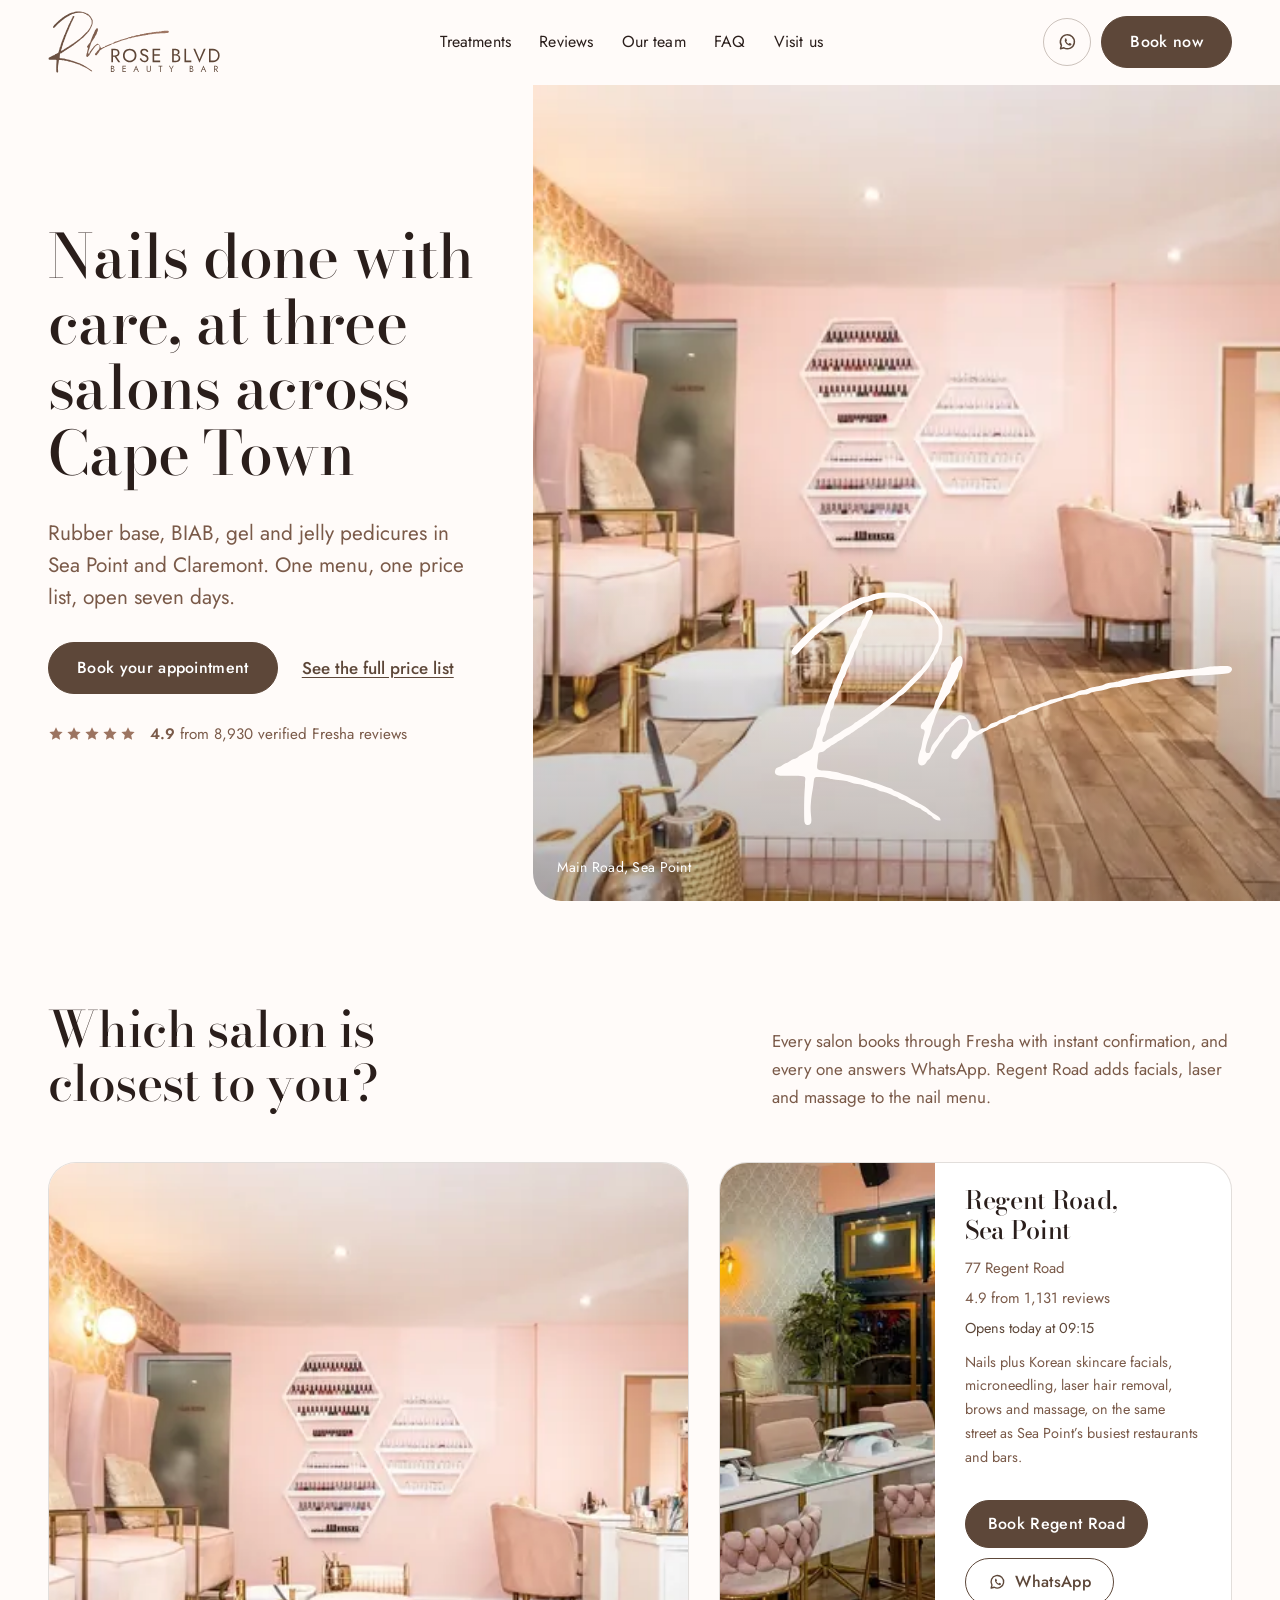
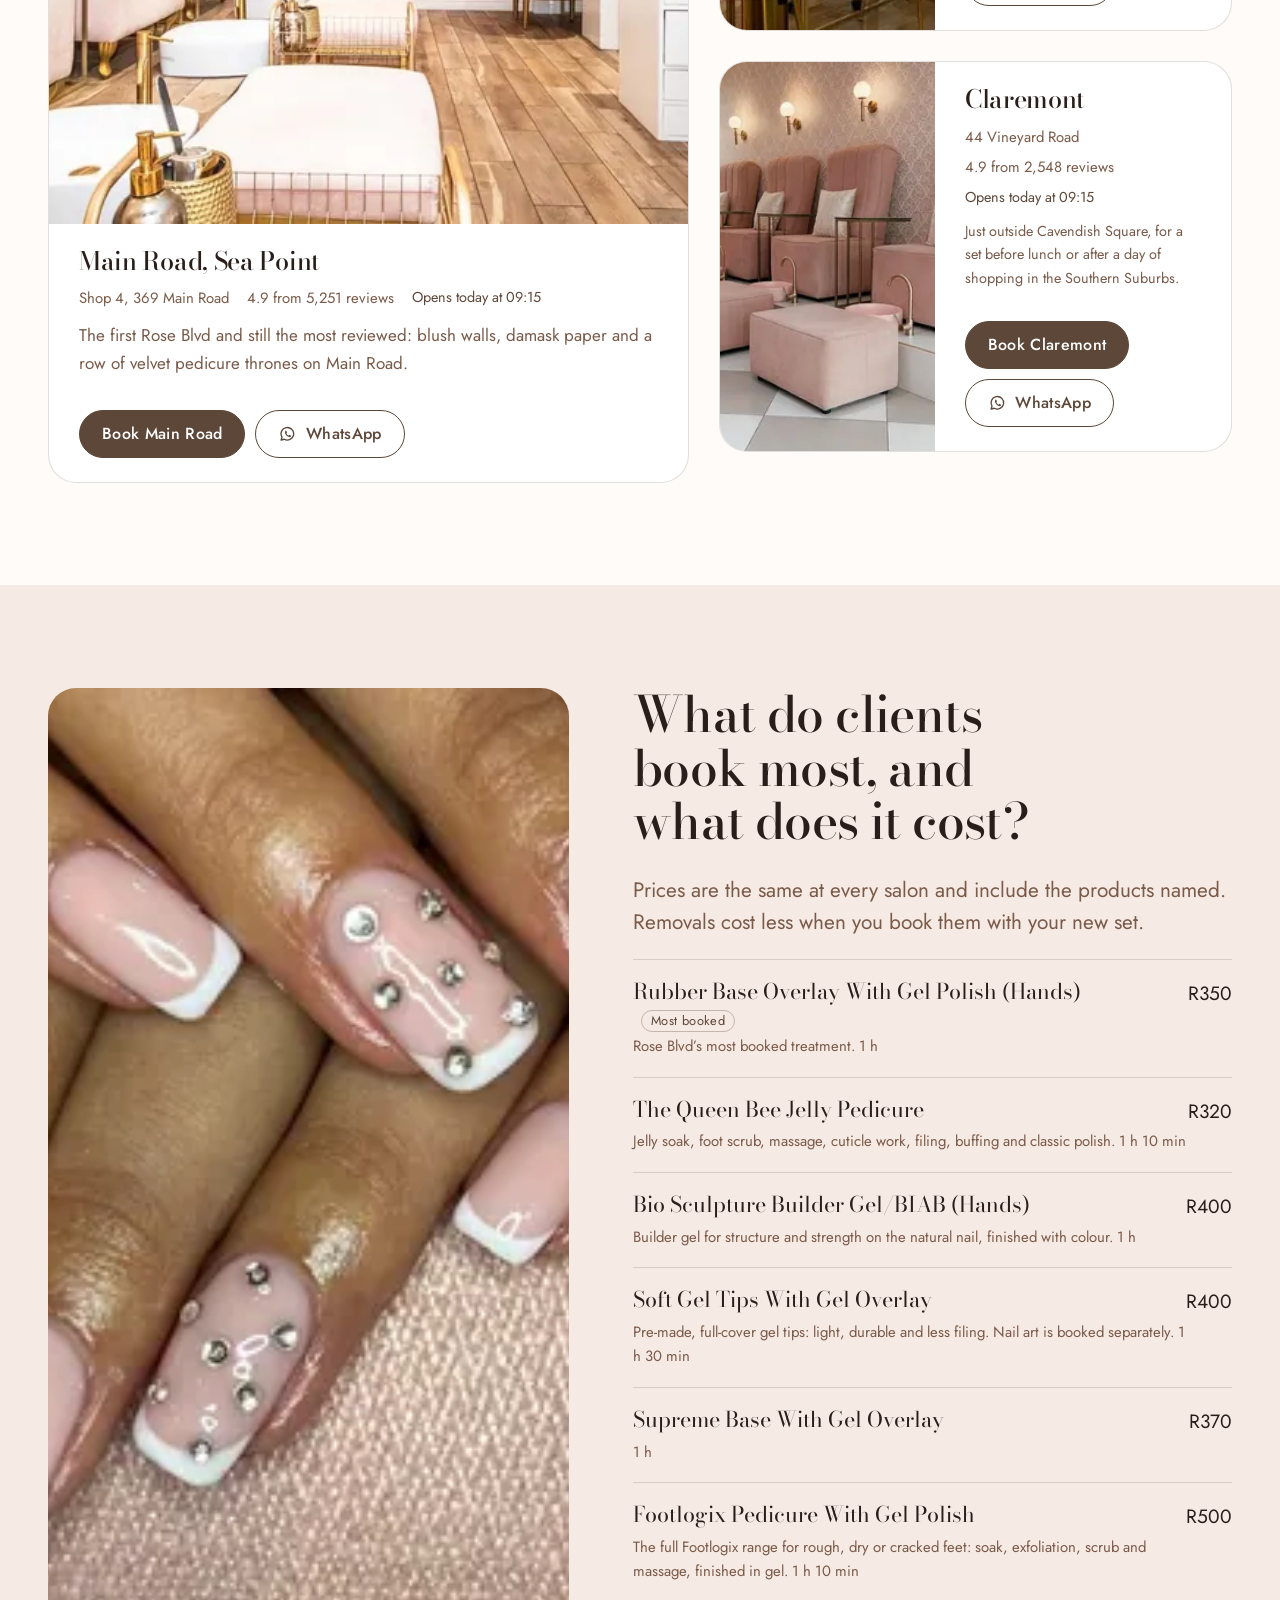
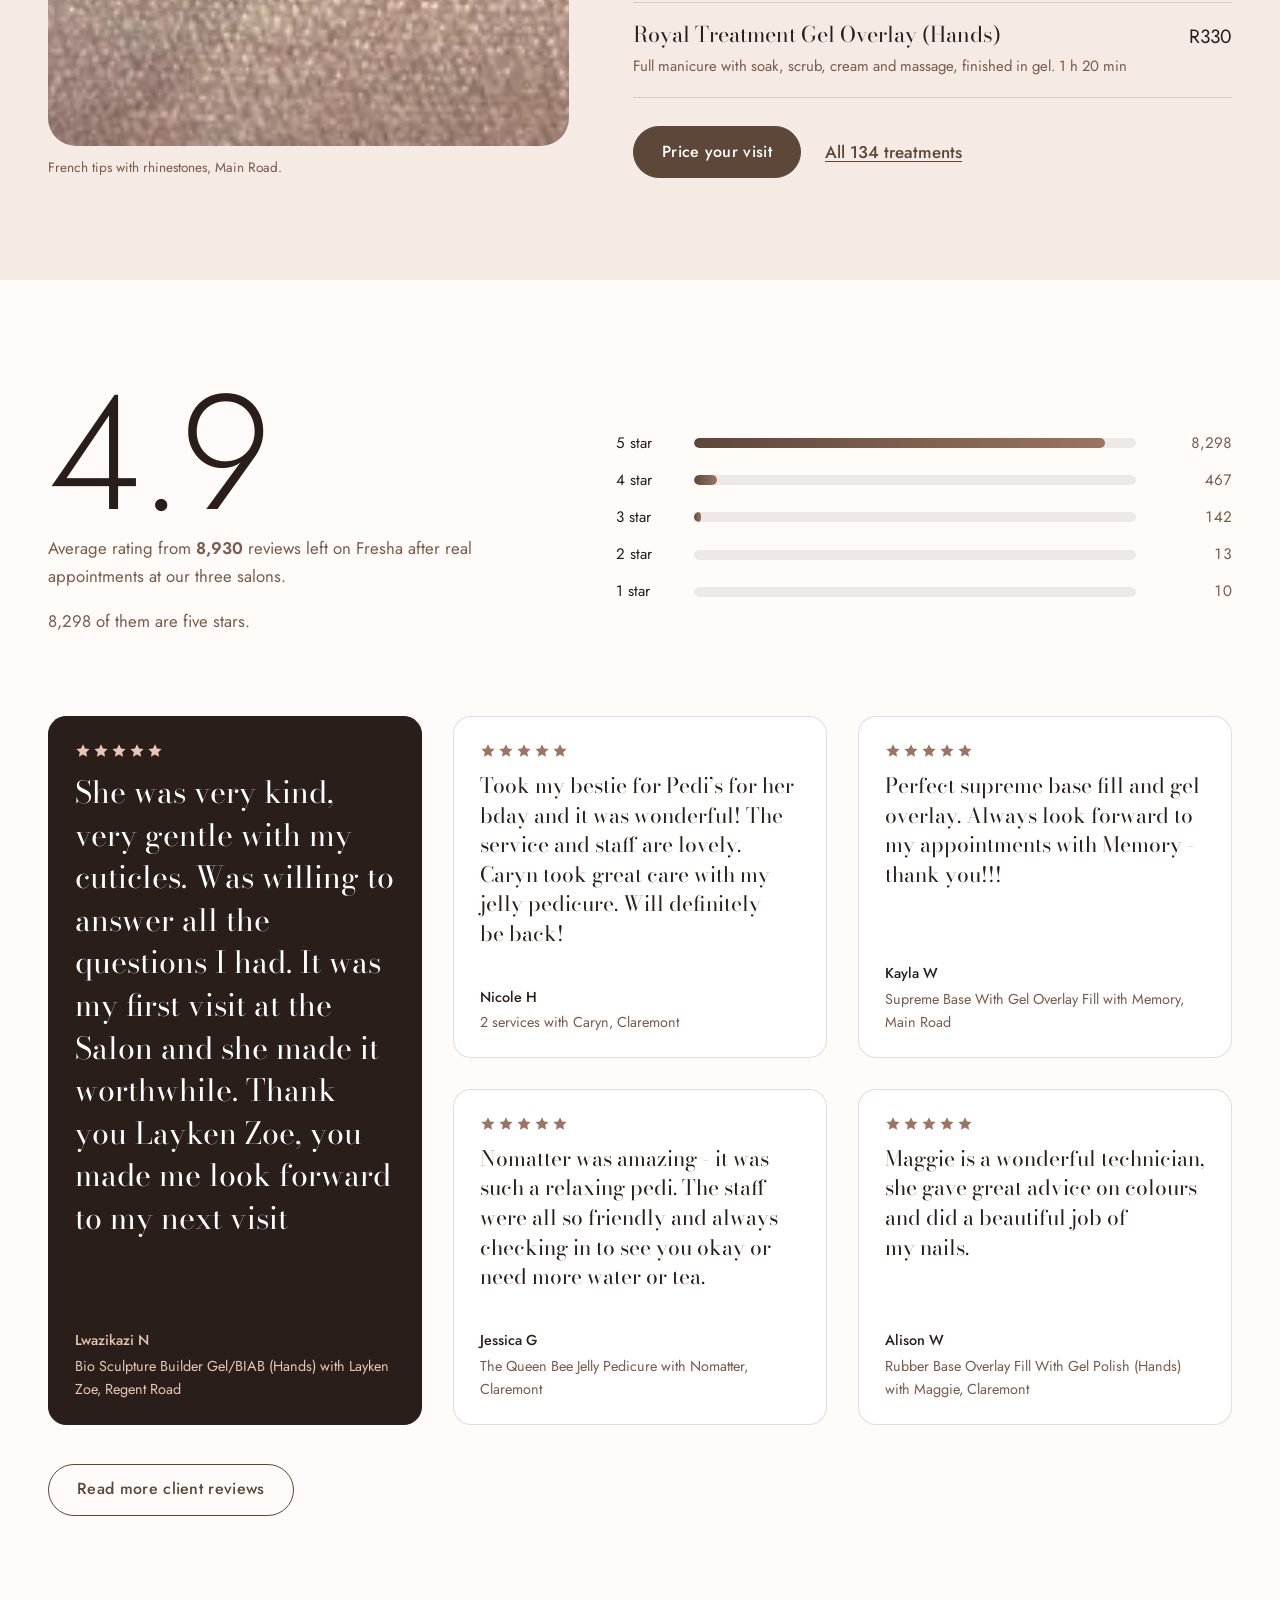
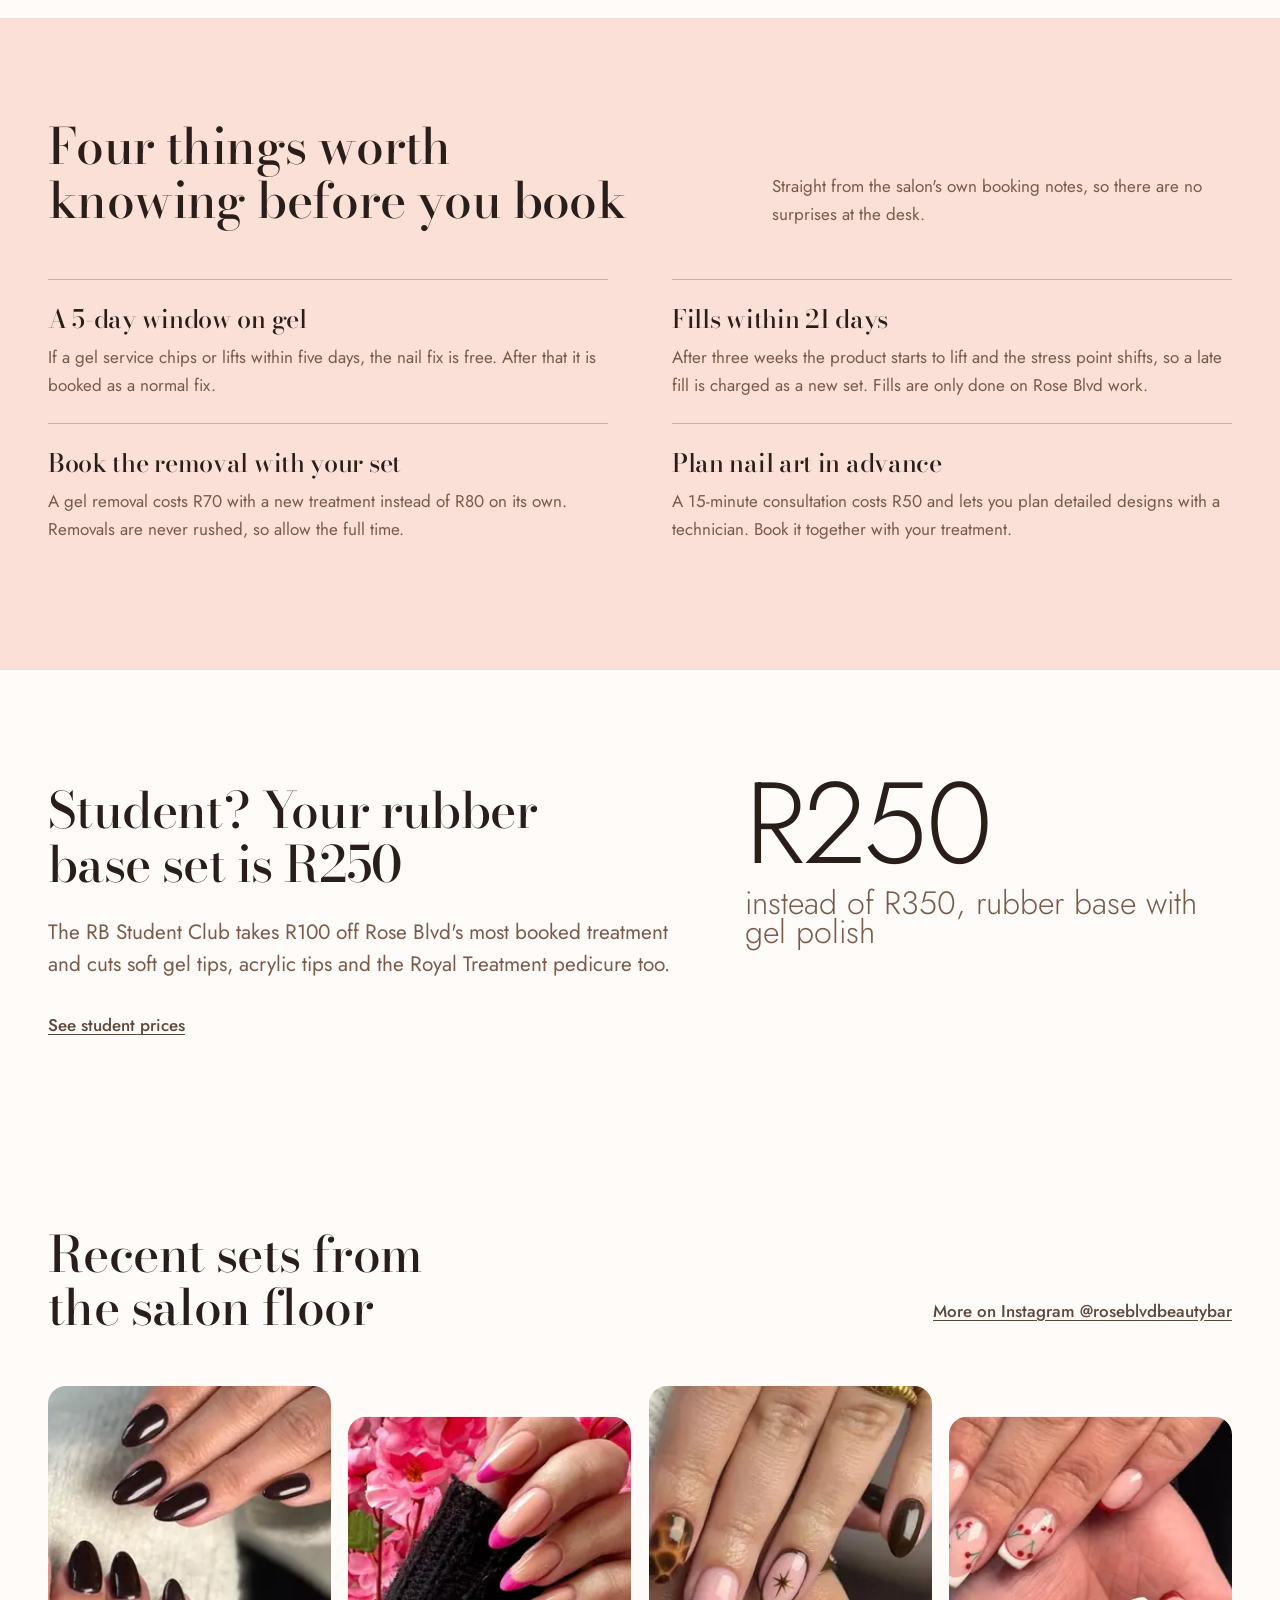
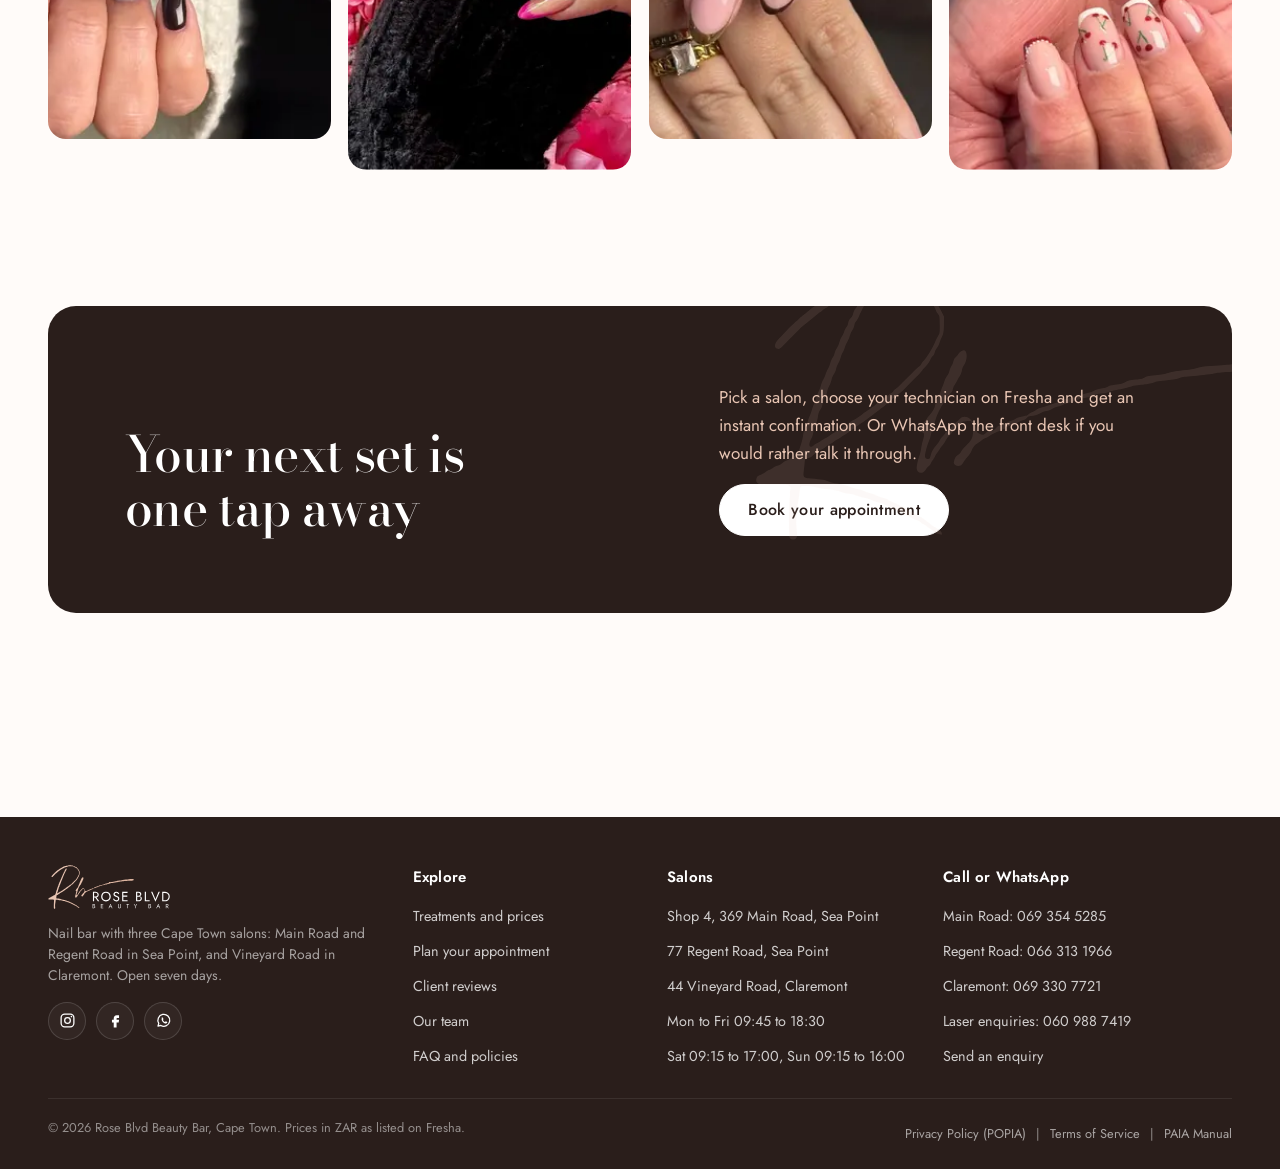
==== commit ea478988: "Mobile optimisation: responsive images, touch targets, compression - Add 600w and 1100w WebP variant" ====
--- a/index.html
+++ b/index.html
@@ -17,7 +17,7 @@
 <link rel="manifest" href="site.webmanifest">
 <link rel="preload" href="assets/fonts/bodoni-moda-latin.woff2" as="font" type="font/woff2" crossorigin>
 <link rel="preload" href="assets/fonts/jost-latin.woff2" as="font" type="font/woff2" crossorigin>
-<link rel="preload" as="image" href="assets/images/sea-point-pedicure-thrones.webp" fetchpriority="high">
+<link rel="preload" as="image" href="assets/images/sea-point-pedicure-thrones.webp" imagesrcset="assets/images/sea-point-pedicure-thrones-600.webp 600w, assets/images/sea-point-pedicure-thrones-800.webp 800w, assets/images/sea-point-pedicure-thrones-1100.webp 1100w, assets/images/sea-point-pedicure-thrones.webp 1398w" imagesizes="(max-width: 900px) 100vw, 60vw" fetchpriority="high">
 <link rel="stylesheet" href="assets/css/site.css">
 <script>document.documentElement.classList.add('js')</script>
 <script type="application/ld+json">{"@context":"https://schema.org","@graph":[{"@type":"Organization","@id":"#organization","name":"Rose Blvd Beauty Bar","logo":"assets/logos/logo_header.png","sameAs":["https://www.instagram.com/roseblvdbeautybar/","https://www.facebook.com/p/Rose-Blvd-Beauty-Bar-100083415697375/","https://www.fresha.com/a/rose-blvd-beauty-bar-sea-point-cape-town-369-main-road-ybjlh2te","https://www.fresha.com/a/rose-blvd-beauty-bar-regent-road-cape-town-77-regent-road-aghb8du2","https://www.fresha.com/a/rose-blvd-beauty-bar-claremont-cape-town-44-vineyard-road-xi2avbh4"],"aggregateRating":{"@type":"AggregateRating","ratingValue":4.9,"bestRating":5,"ratingCount":8930}},{"@type":["NailSalon","HealthAndBeautyBusiness"],"@id":"#main","name":"Rose Blvd Beauty Bar Main Road","parentOrganization":{"@id":"#organization"},"telephone":"+27693545285","priceRange":"R20 to R1,350","currenciesAccepted":"ZAR","paymentAccepted":"Cash, Credit Card, Debit Card","image":"assets/images/sea-point-pedicure-thrones.webp","address":{"@type":"PostalAddress","streetAddress":"Shop 4, 369 Main Road","addressLocality":"Sea Point, Cape Town","addressRegion":"Western Cape","postalCode":"8060","addressCountry":"ZA"},"geo":{"@type":"GeoCoordinates","latitude":-33.917145,"longitude":18.38887},"hasMap":"https://maps.google.com/?q=Rose%20Blvd%20Beauty%20Bar%2C%20369%20Main%20Road%2C%20Sea%20Point%2C%20Cape%20Town","openingHoursSpecification":[{"@type":"OpeningHoursSpecification","dayOfWeek":["Monday","Tuesday","Wednesday","Thursday","Friday"],"opens":"09:45","closes":"18:30"},{"@type":"OpeningHoursSpecification","dayOfWeek":"Saturday","opens":"09:15","closes":"17:00"},{"@type":"OpeningHoursSpecification","dayOfWeek":"Sunday","opens":"09:15","closes":"16:00"}],"aggregateRating":{"@type":"AggregateRating","ratingValue":4.9,"bestRating":5,"ratingCount":5251},"sameAs":["https://www.fresha.com/a/rose-blvd-beauty-bar-sea-point-cape-town-369-main-road-ybjlh2te","https://www.instagram.com/roseblvdbeautybar/"]},{"@type":["NailSalon","HealthAndBeautyBusiness"],"@id":"#regent","name":"Rose Blvd Beauty Bar Regent Road","parentOrganization":{"@id":"#organization"},"telephone":"+27663131966","priceRange":"R20 to R1,350","currenciesAccepted":"ZAR","paymentAccepted":"Cash, Credit Card, Debit Card","image":"assets/images/regent-road-evening.webp","address":{"@type":"PostalAddress","streetAddress":"77 Regent Road","addressLocality":"Sea Point, Cape Town","addressRegion":"Western Cape","postalCode":"8005","addressCountry":"ZA"},"geo":{"@type":"GeoCoordinates","latitude":-33.921539,"longitude":18.382769},"hasMap":"https://maps.google.com/?q=Rose%20Blvd%20Beauty%20Bar%2C%2077%20Regent%20Road%2C%20Sea%20Point%2C%20Cape%20Town","openingHoursSpecification":[{"@type":"OpeningHoursSpecification","dayOfWeek":["Monday","Tuesday","Wednesday","Thursday","Friday"],"opens":"09:45","closes":"18:30"},{"@type":"OpeningHoursSpecification","dayOfWeek":"Saturday","opens":"09:15","closes":"17:00"},{"@type":"OpeningHoursSpecification","dayOfWeek":"Sunday","opens":"09:15","closes":"16:00"}],"aggregateRating":{"@type":"AggregateRating","ratingValue":4.9,"bestRating":5,"ratingCount":1131},"sameAs":["https://www.fresha.com/a/rose-blvd-beauty-bar-regent-road-cape-town-77-regent-road-aghb8du2","https://www.instagram.com/roseblvdbeautybar/"]},{"@type":["NailSalon","HealthAndBeautyBusiness"],"@id":"#claremont","name":"Rose Blvd Beauty Bar Claremont","parentOrganization":{"@id":"#organization"},"telephone":"+27693307721","priceRange":"R20 to R1,350","currenciesAccepted":"ZAR","paymentAccepted":"Cash, Credit Card, Debit Card","image":"assets/images/claremont-pedicure-row.webp","address":{"@type":"PostalAddress","streetAddress":"44 Vineyard Road","addressLocality":"Claremont, Cape Town","addressRegion":"Western Cape","postalCode":"7708","addressCountry":"ZA"},"geo":{"@type":"GeoCoordinates","latitude":-33.9795,"longitude":18.462835},"hasMap":"https://maps.google.com/?q=Rose%20Blvd%20Beauty%20Bar%2C%2044%20Vineyard%20Road%2C%20Claremont%2C%20Cape%20Town","openingHoursSpecification":[{"@type":"OpeningHoursSpecification","dayOfWeek":["Monday","Tuesday","Wednesday","Thursday","Friday"],"opens":"09:45","closes":"18:30"},{"@type":"OpeningHoursSpecification","dayOfWeek":"Saturday","opens":"09:15","closes":"17:00"},{"@type":"OpeningHoursSpecification","dayOfWeek":"Sunday","opens":"09:15","closes":"16:00"}],"aggregateRating":{"@type":"AggregateRating","ratingValue":4.9,"bestRating":5,"ratingCount":2548},"sameAs":["https://www.fresha.com/a/rose-blvd-beauty-bar-claremont-cape-town-44-vineyard-road-xi2avbh4","https://www.instagram.com/roseblvdbeautybar/"]},{"@type":"WebPage","@id":"#webpage","name":"Rose Blvd Beauty Bar","about":{"@id":"#organization"}}]}</script>
@@ -58,7 +58,7 @@
       <p class="hero-proof"><span class="stars" role="img" aria-label="Rated 4.9 out of 5"><svg viewBox="0 0 20 20" fill="currentColor" aria-hidden="true"><path d="M10 1.6l2.5 5.3 5.8.7-4.3 4 1.1 5.7L10 14.5l-5.1 2.8 1.1-5.7-4.3-4 5.8-.7z"/></svg><svg viewBox="0 0 20 20" fill="currentColor" aria-hidden="true"><path d="M10 1.6l2.5 5.3 5.8.7-4.3 4 1.1 5.7L10 14.5l-5.1 2.8 1.1-5.7-4.3-4 5.8-.7z"/></svg><svg viewBox="0 0 20 20" fill="currentColor" aria-hidden="true"><path d="M10 1.6l2.5 5.3 5.8.7-4.3 4 1.1 5.7L10 14.5l-5.1 2.8 1.1-5.7-4.3-4 5.8-.7z"/></svg><svg viewBox="0 0 20 20" fill="currentColor" aria-hidden="true"><path d="M10 1.6l2.5 5.3 5.8.7-4.3 4 1.1 5.7L10 14.5l-5.1 2.8 1.1-5.7-4.3-4 5.8-.7z"/></svg><svg viewBox="0 0 20 20" fill="currentColor" aria-hidden="true"><path d="M10 1.6l2.5 5.3 5.8.7-4.3 4 1.1 5.7L10 14.5l-5.1 2.8 1.1-5.7-4.3-4 5.8-.7z"/></svg></span><span><strong>4.9</strong> from 8,930 verified Fresha reviews</span></p>
     </div>
     <div class="hero-media">
-      <img src="assets/images/sea-point-pedicure-thrones.webp" srcset="assets/images/sea-point-pedicure-thrones-800.webp 800w, assets/images/sea-point-pedicure-thrones.webp 1398w" sizes="(max-width: 900px) 100vw, 60vw" alt="Blush velvet pedicure thrones under gold wall lights at Rose Blvd Main Road, Sea Point" width="1398" height="786" fetchpriority="high">
+      <img src="assets/images/sea-point-pedicure-thrones.webp" srcset="assets/images/sea-point-pedicure-thrones-600.webp 600w, assets/images/sea-point-pedicure-thrones-800.webp 800w, assets/images/sea-point-pedicure-thrones-1100.webp 1100w, assets/images/sea-point-pedicure-thrones.webp 1398w" sizes="(max-width: 900px) 100vw, 60vw" alt="Blush velvet pedicure thrones under gold wall lights at Rose Blvd Main Road, Sea Point" width="1398" height="786" fetchpriority="high">
       <span class="hero-swash" aria-hidden="true"></span>
       <span class="hero-tag">Main Road, Sea Point</span>
     </div>
@@ -73,7 +73,7 @@
       <div class="branches">
         
       <article class="branch branch-main" id="branch-main">
-        <figure><img src="assets/images/sea-point-pedicure-thrones.webp" srcset="assets/images/sea-point-pedicure-thrones-800.webp 800w, assets/images/sea-point-pedicure-thrones.webp 1398w" sizes="(max-width: 980px) 100vw, 55vw" alt="Inside Rose Blvd Main Road" width="1398" height="786" loading="lazy" decoding="async"></figure>
+        <figure><img src="assets/images/sea-point-pedicure-thrones.webp" srcset="assets/images/sea-point-pedicure-thrones-600.webp 600w, assets/images/sea-point-pedicure-thrones-800.webp 800w, assets/images/sea-point-pedicure-thrones-1100.webp 1100w, assets/images/sea-point-pedicure-thrones.webp 1398w" sizes="(max-width: 980px) 100vw, 55vw" alt="Inside Rose Blvd Main Road" width="1398" height="786" loading="lazy" decoding="async"></figure>
         <div class="branch-body">
           <h3>Main Road, Sea Point</h3>
           <div class="branch-meta"><span>Shop 4, 369 Main Road</span><span>4.9 from 5,251 reviews</span><span class="open-status" data-open-status></span></div>
@@ -87,7 +87,7 @@
         <div class="branch-side">
           
       <article class="branch" id="branch-regent">
-        <figure><img src="assets/images/regent-road-evening.webp" srcset="assets/images/regent-road-evening-800.webp 800w, assets/images/regent-road-evening.webp 1398w" sizes="(max-width: 980px) 100vw, 20vw" alt="Inside Rose Blvd Regent Road" width="1398" height="786" loading="lazy" decoding="async"></figure>
+        <figure><img src="assets/images/regent-road-evening.webp" srcset="assets/images/regent-road-evening-600.webp 600w, assets/images/regent-road-evening-800.webp 800w, assets/images/regent-road-evening-1100.webp 1100w, assets/images/regent-road-evening.webp 1398w" sizes="(max-width: 980px) 100vw, 20vw" alt="Inside Rose Blvd Regent Road" width="1398" height="786" loading="lazy" decoding="async"></figure>
         <div class="branch-body">
           <h3>Regent Road, Sea Point</h3>
           <div class="branch-meta"><span>77 Regent Road</span><span>4.9 from 1,131 reviews</span><span class="open-status" data-open-status></span></div>
@@ -100,7 +100,7 @@
       </article>
           
       <article class="branch" id="branch-claremont">
-        <figure><img src="assets/images/claremont-pedicure-row.webp" srcset="assets/images/claremont-pedicure-row-800.webp 800w, assets/images/claremont-pedicure-row.webp 1398w" sizes="(max-width: 980px) 100vw, 20vw" alt="Inside Rose Blvd Claremont" width="1398" height="786" loading="lazy" decoding="async"></figure>
+        <figure><img src="assets/images/claremont-pedicure-row.webp" srcset="assets/images/claremont-pedicure-row-600.webp 600w, assets/images/claremont-pedicure-row-800.webp 800w, assets/images/claremont-pedicure-row-1100.webp 1100w, assets/images/claremont-pedicure-row.webp 1398w" sizes="(max-width: 980px) 100vw, 20vw" alt="Inside Rose Blvd Claremont" width="1398" height="786" loading="lazy" decoding="async"></figure>
         <div class="branch-body">
           <h3>Claremont</h3>
           <div class="branch-meta"><span>44 Vineyard Road</span><span>4.9 from 2,548 reviews</span><span class="open-status" data-open-status></span></div>
@@ -119,7 +119,7 @@
   <section class="section band-soft" aria-labelledby="menu-h">
     <div class="wrap menu-split">
       <figure>
-        <img src="assets/images/french-tips-rhinestones.webp" srcset="assets/images/french-tips-rhinestones-800.webp 800w, assets/images/french-tips-rhinestones.webp 1398w" sizes="(max-width: 900px) 100vw, 45vw" alt="Short square French tips with rhinestone details done at Rose Blvd" width="1398" height="786" loading="lazy" decoding="async">
+        <img src="assets/images/french-tips-rhinestones.webp" srcset="assets/images/french-tips-rhinestones-600.webp 600w, assets/images/french-tips-rhinestones-800.webp 800w, assets/images/french-tips-rhinestones-1100.webp 1100w, assets/images/french-tips-rhinestones.webp 1398w" sizes="(max-width: 900px) 100vw, 45vw" alt="Short square French tips with rhinestone details done at Rose Blvd" width="1398" height="786" loading="lazy" decoding="async">
         <figcaption>French tips with rhinestones, Main Road.</figcaption>
       </figure>
       <div>
@@ -218,10 +218,10 @@
         <a class="link-arrow" href="https://www.instagram.com/roseblvdbeautybar/" target="_blank" rel="noopener">More on Instagram @roseblvdbeautybar</a>
       </div>
       <div class="strip">
-        <figure><img src="assets/images/burgundy-almond-gel.webp" srcset="assets/images/burgundy-almond-gel-800.webp 800w, assets/images/burgundy-almond-gel.webp 1398w" sizes="(max-width: 760px) 50vw, 25vw" alt="Glossy burgundy almond gel nails" width="1398" height="786" loading="lazy" decoding="async"></figure>
-        <figure><img src="assets/images/pink-french-almond-nails.webp" srcset="assets/images/pink-french-almond-nails-800.webp 800w, assets/images/pink-french-almond-nails.webp 1398w" sizes="(max-width: 760px) 50vw, 25vw" alt="Pink French almond nails against cherry blossom" width="1398" height="786" loading="lazy" decoding="async"></figure>
-        <figure><img src="assets/images/tortoiseshell-nail-art.webp" srcset="assets/images/tortoiseshell-nail-art-800.webp 800w, assets/images/tortoiseshell-nail-art.webp 1398w" sizes="(max-width: 760px) 50vw, 25vw" alt="Tortoiseshell and star nail art on short nails" width="1200" height="675" loading="lazy" decoding="async"></figure>
-        <figure><img src="assets/images/cherry-french-tips.webp" srcset="assets/images/cherry-french-tips-800.webp 800w, assets/images/cherry-french-tips.webp 1398w" sizes="(max-width: 760px) 50vw, 25vw" alt="French tips with small cherry details" width="1398" height="786" loading="lazy" decoding="async"></figure>
+        <figure><img src="assets/images/burgundy-almond-gel.webp" srcset="assets/images/burgundy-almond-gel-600.webp 600w, assets/images/burgundy-almond-gel-800.webp 800w, assets/images/burgundy-almond-gel-1100.webp 1100w, assets/images/burgundy-almond-gel.webp 1398w" sizes="(max-width: 760px) 50vw, 25vw" alt="Glossy burgundy almond gel nails" width="1398" height="786" loading="lazy" decoding="async"></figure>
+        <figure><img src="assets/images/pink-french-almond-nails.webp" srcset="assets/images/pink-french-almond-nails-600.webp 600w, assets/images/pink-french-almond-nails-800.webp 800w, assets/images/pink-french-almond-nails-1100.webp 1100w, assets/images/pink-french-almond-nails.webp 1398w" sizes="(max-width: 760px) 50vw, 25vw" alt="Pink French almond nails against cherry blossom" width="1398" height="786" loading="lazy" decoding="async"></figure>
+        <figure><img src="assets/images/tortoiseshell-nail-art.webp" srcset="assets/images/tortoiseshell-nail-art-600.webp 600w, assets/images/tortoiseshell-nail-art-800.webp 800w, assets/images/tortoiseshell-nail-art-1100.webp 1100w, assets/images/tortoiseshell-nail-art.webp 1200w" sizes="(max-width: 760px) 50vw, 25vw" alt="Tortoiseshell and star nail art on short nails" width="1200" height="675" loading="lazy" decoding="async"></figure>
+        <figure><img src="assets/images/cherry-french-tips.webp" srcset="assets/images/cherry-french-tips-600.webp 600w, assets/images/cherry-french-tips-800.webp 800w, assets/images/cherry-french-tips-1100.webp 1100w, assets/images/cherry-french-tips.webp 1398w" sizes="(max-width: 760px) 50vw, 25vw" alt="French tips with small cherry details" width="1398" height="786" loading="lazy" decoding="async"></figure>
       </div>
     </div>
   </section>
--- a/assets/css/site.css
+++ b/assets/css/site.css
@@ -1054,7 +1054,7 @@
 .tag {
   display: inline-block;
   font-family: var(--sans);
-  font-size: .75rem;
+  font-size: .8rem;
   letter-spacing: .03em;
   padding: 2px 9px;
   border-radius: 999px;
@@ -2727,4 +2727,47 @@
 /* Header spans the full width so the logo shares the hero's left edge */
 .site-header .wrap-wide {
   max-width: none
+}
+
+/* Mobile touch ergonomics: footer links, social icons and legal links get 44 to 48px targets */
+a,
+button,
+summary,
+label,
+select {
+  -webkit-tap-highlight-color: transparent;
+  touch-action: manipulation
+}
+
+@media (max-width:760px) {
+  .footer-list {
+    gap: 0
+  }
+
+  .footer-list a {
+    display: flex;
+    min-height: 44px
+  }
+
+  .socials {
+    gap: 12px
+  }
+
+  .socials a {
+    width: 48px;
+    height: 48px
+  }
+
+  .footer-legal-links {
+    gap: 0 14px
+  }
+
+  .footer-legal-link {
+    min-height: 44px
+  }
+
+  .footer-sub {
+    flex-direction: column;
+    gap: 6px
+  }
 }
